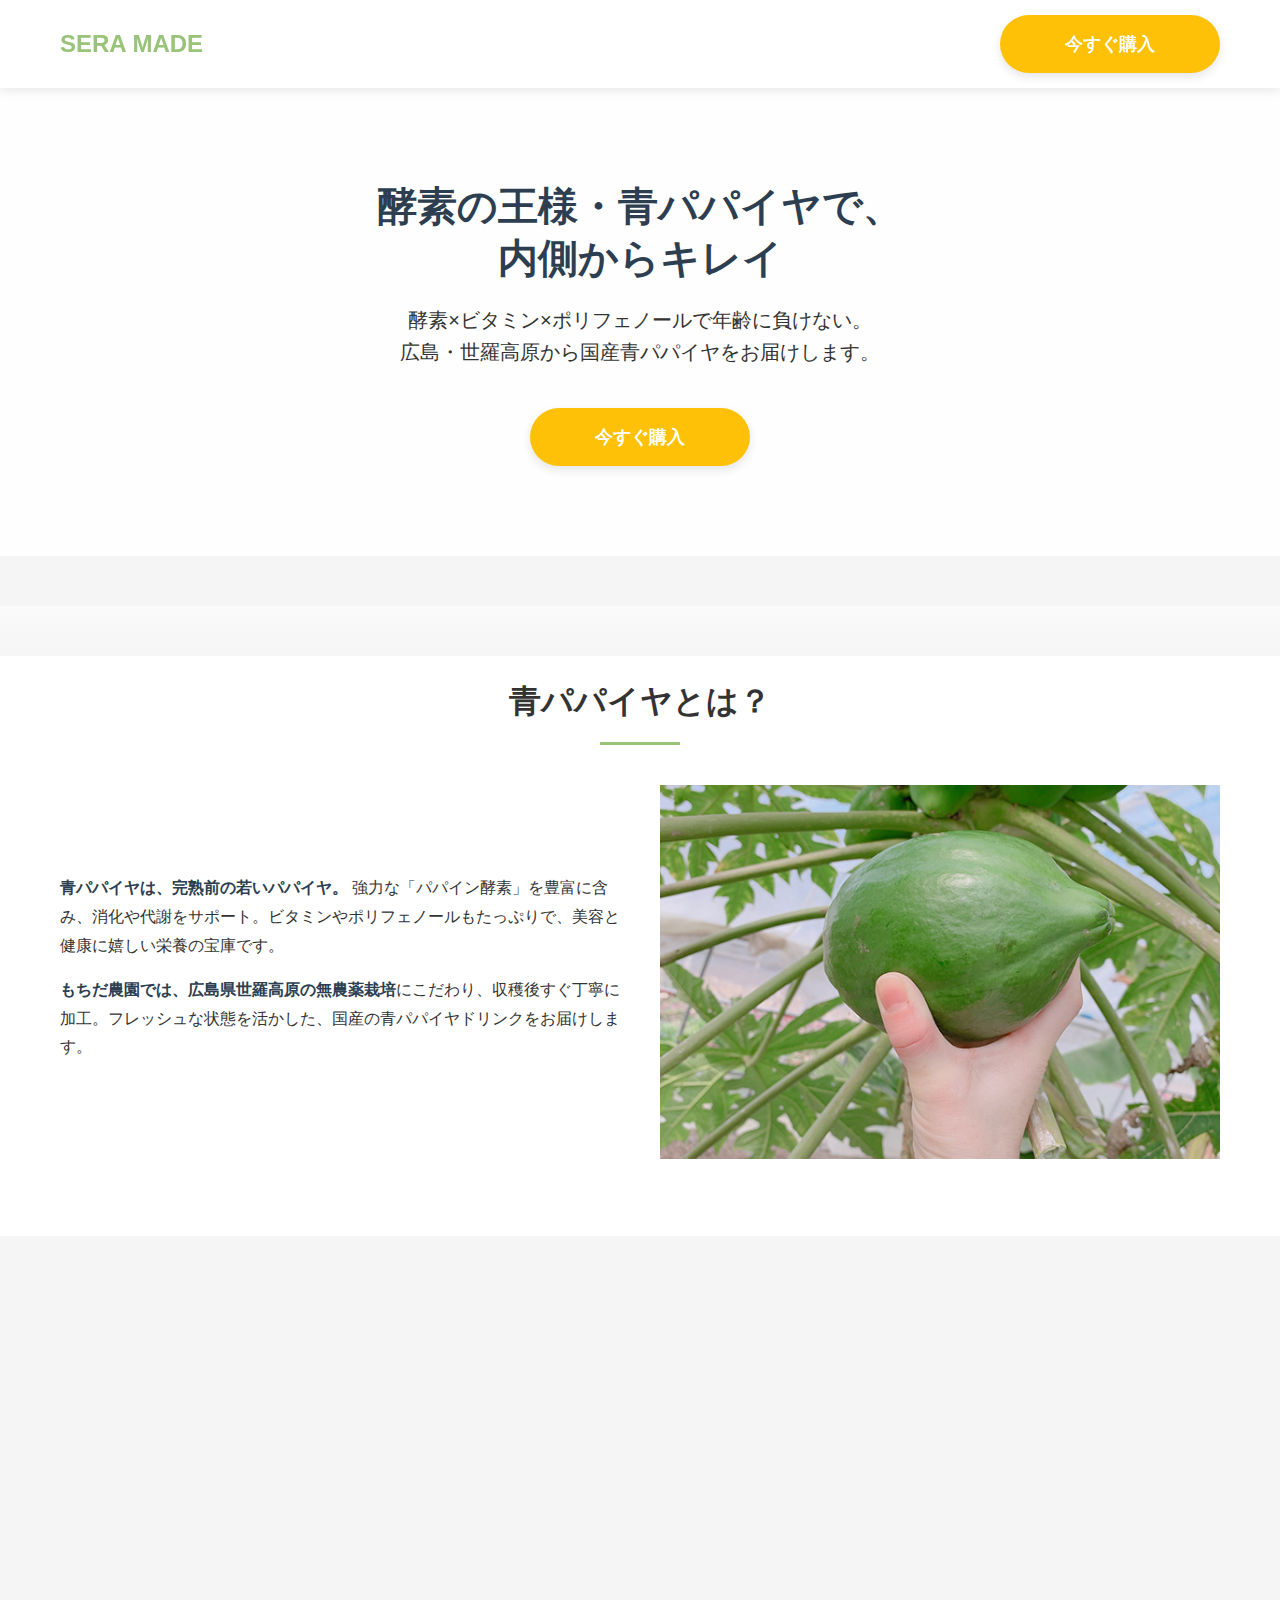
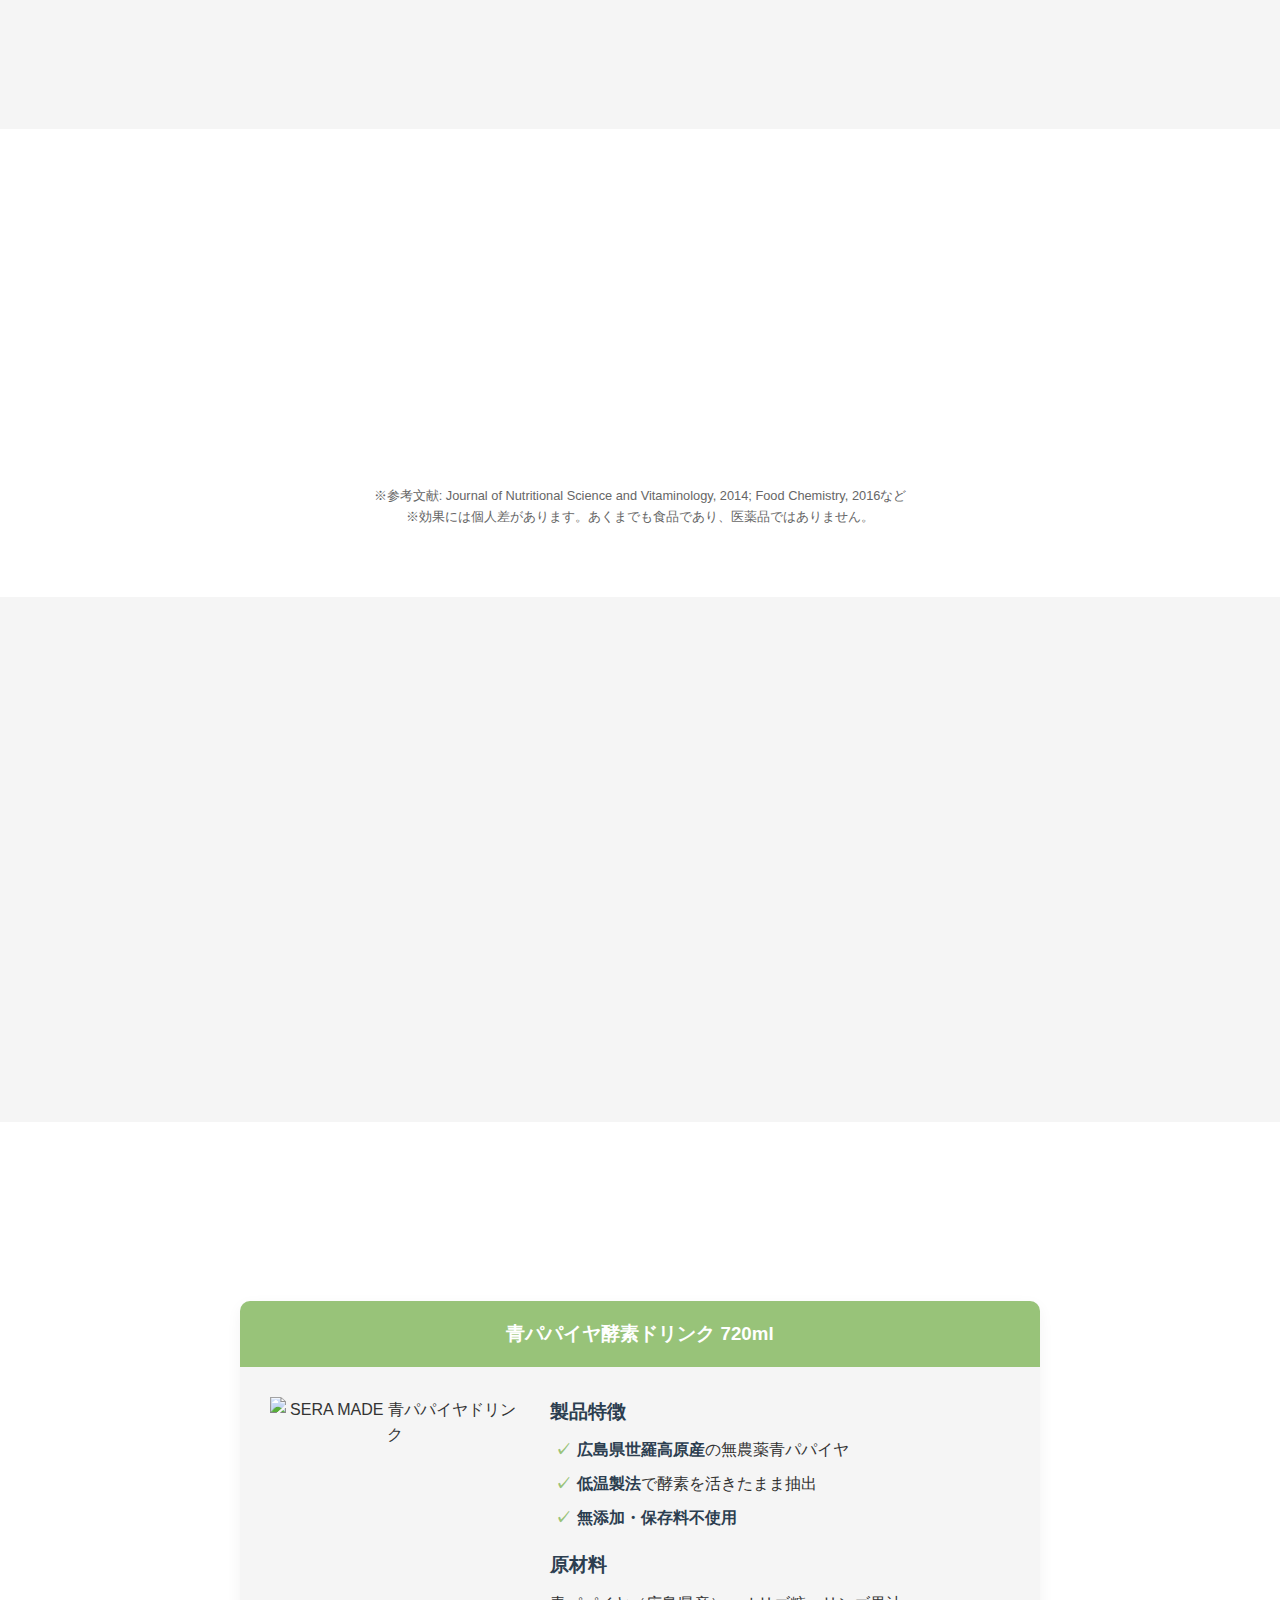
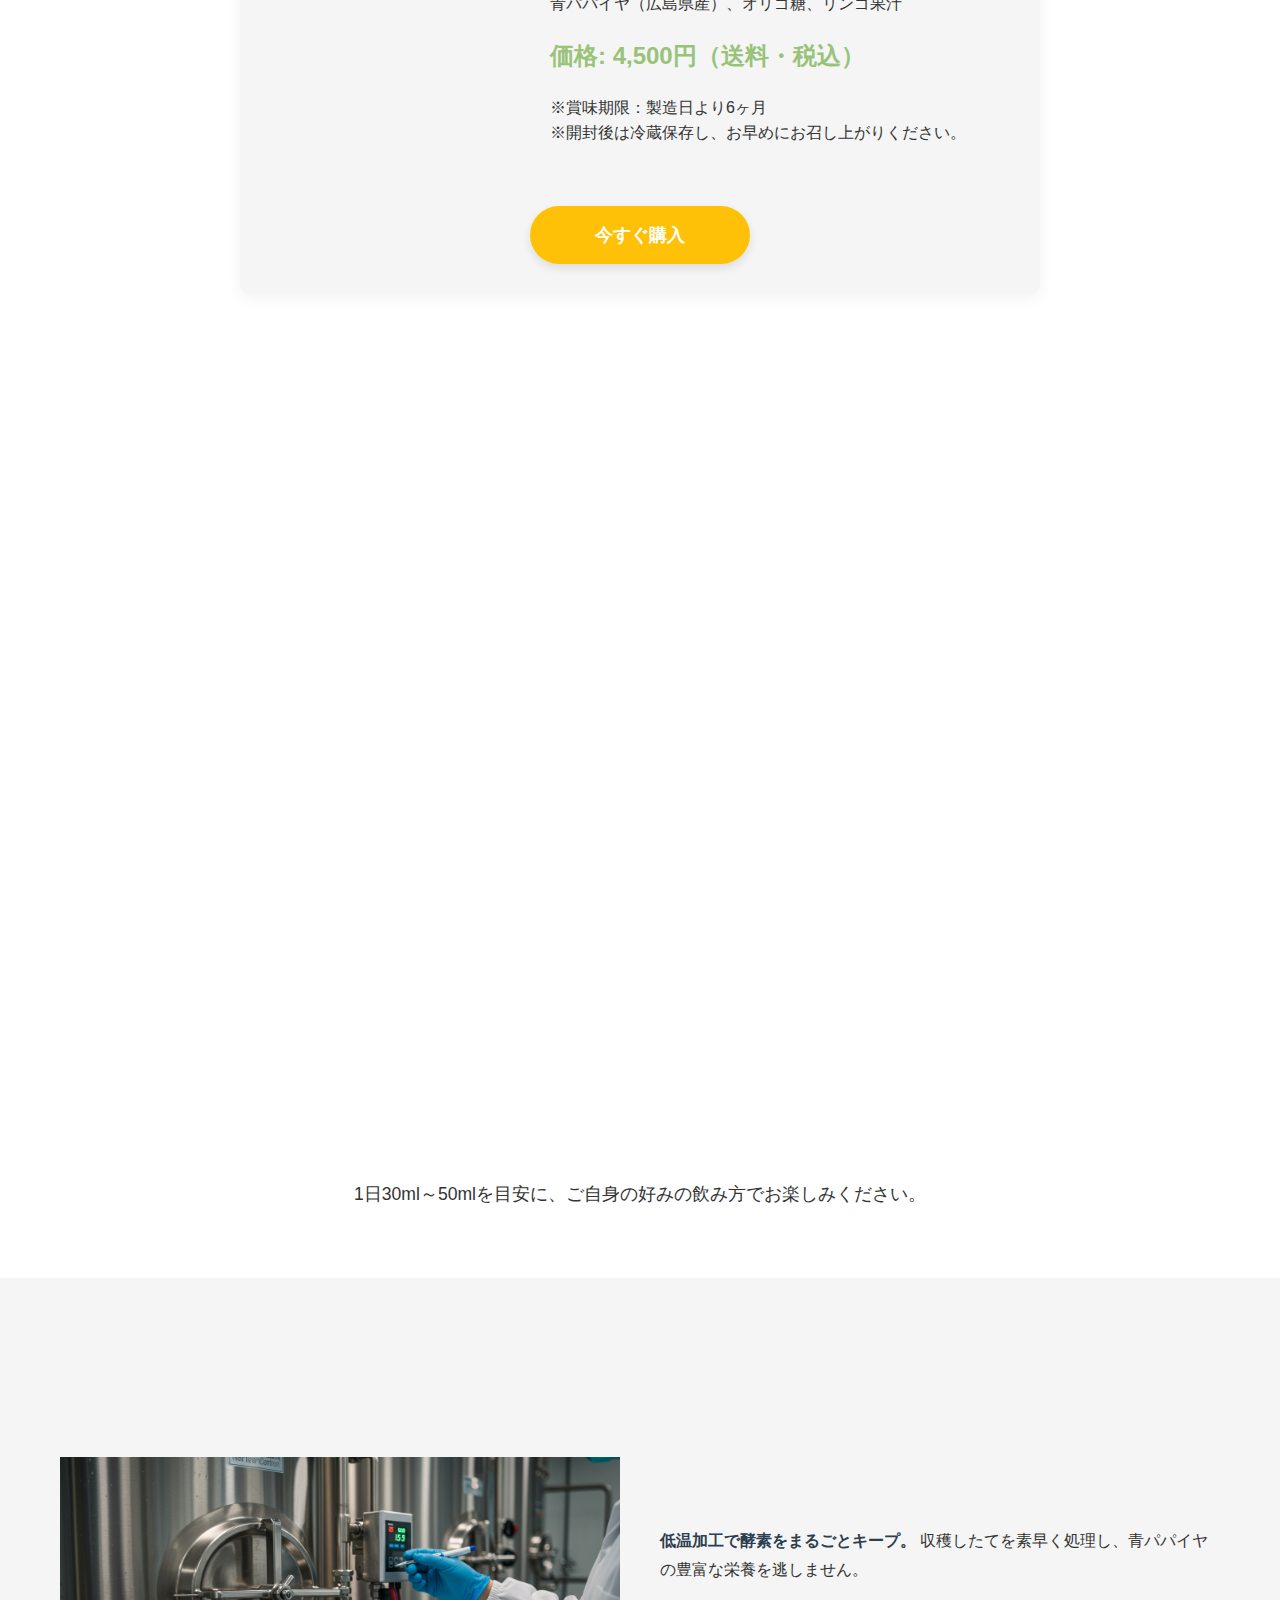
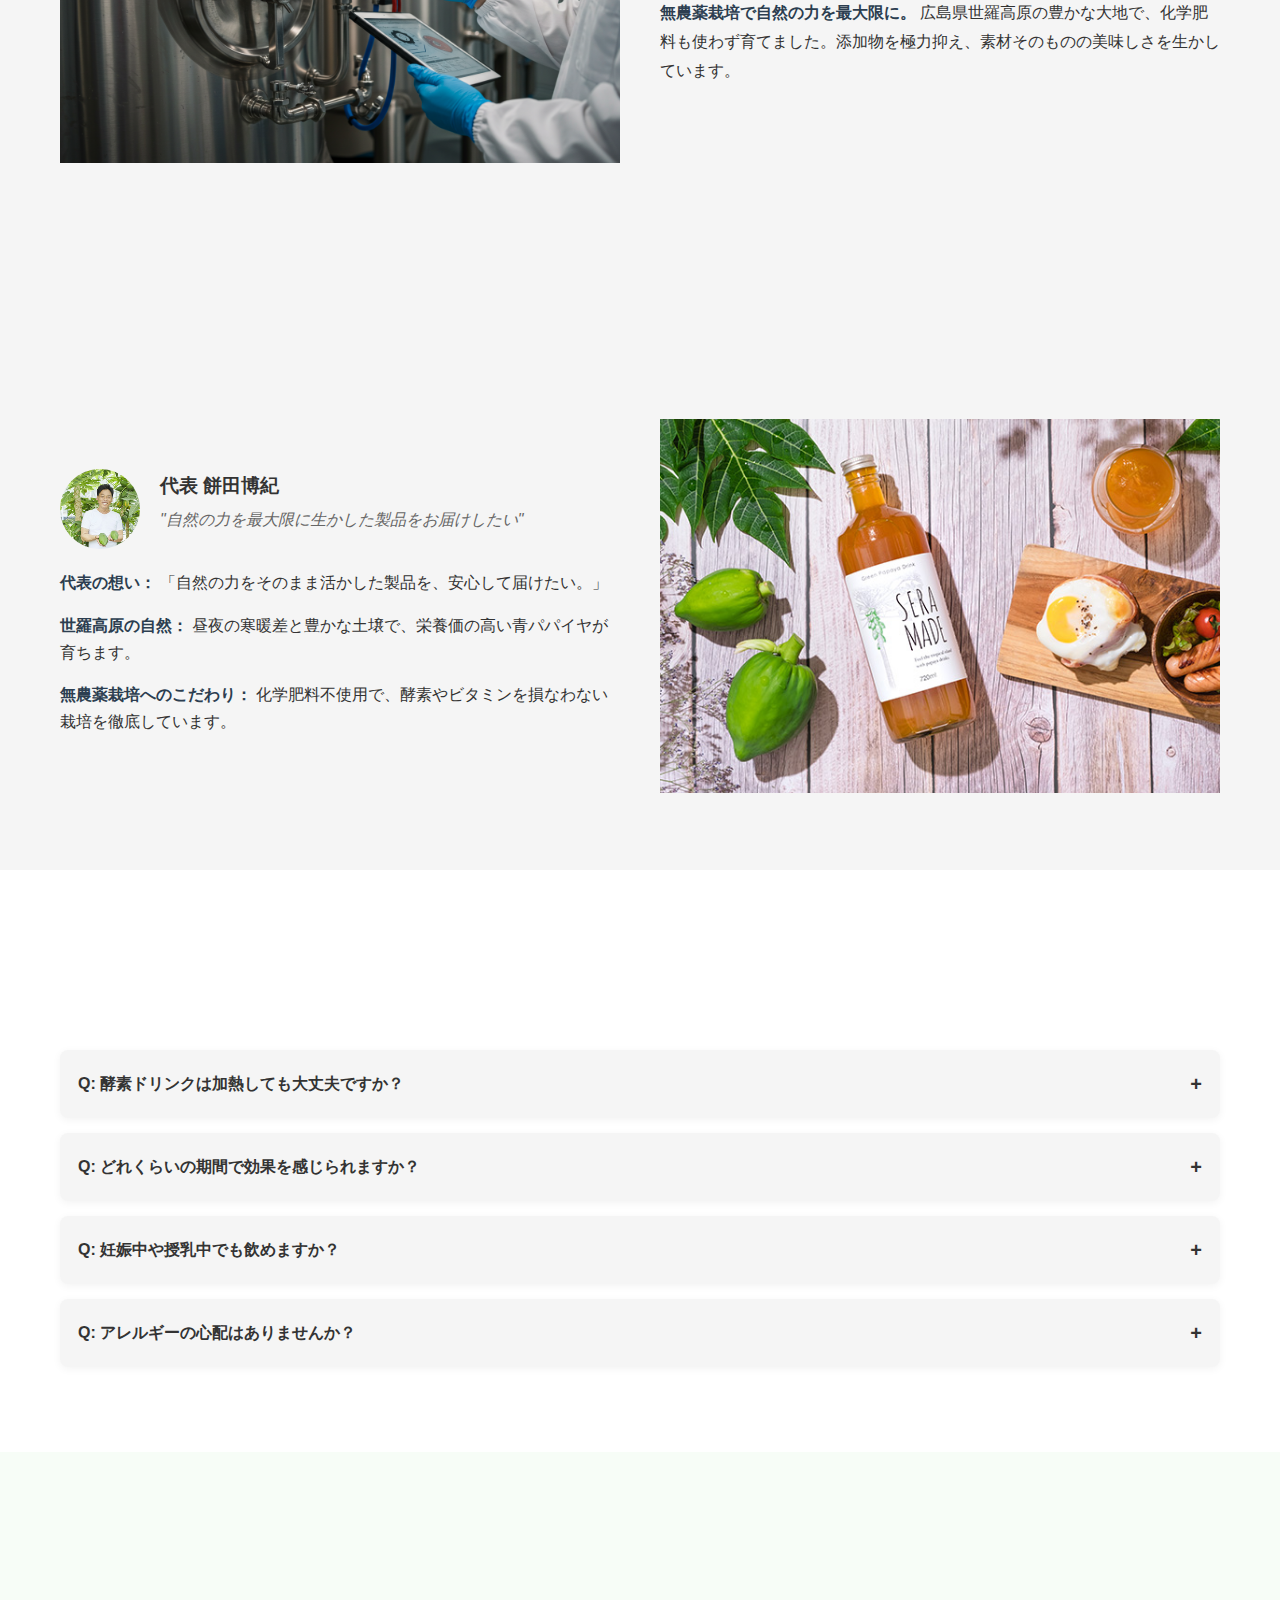
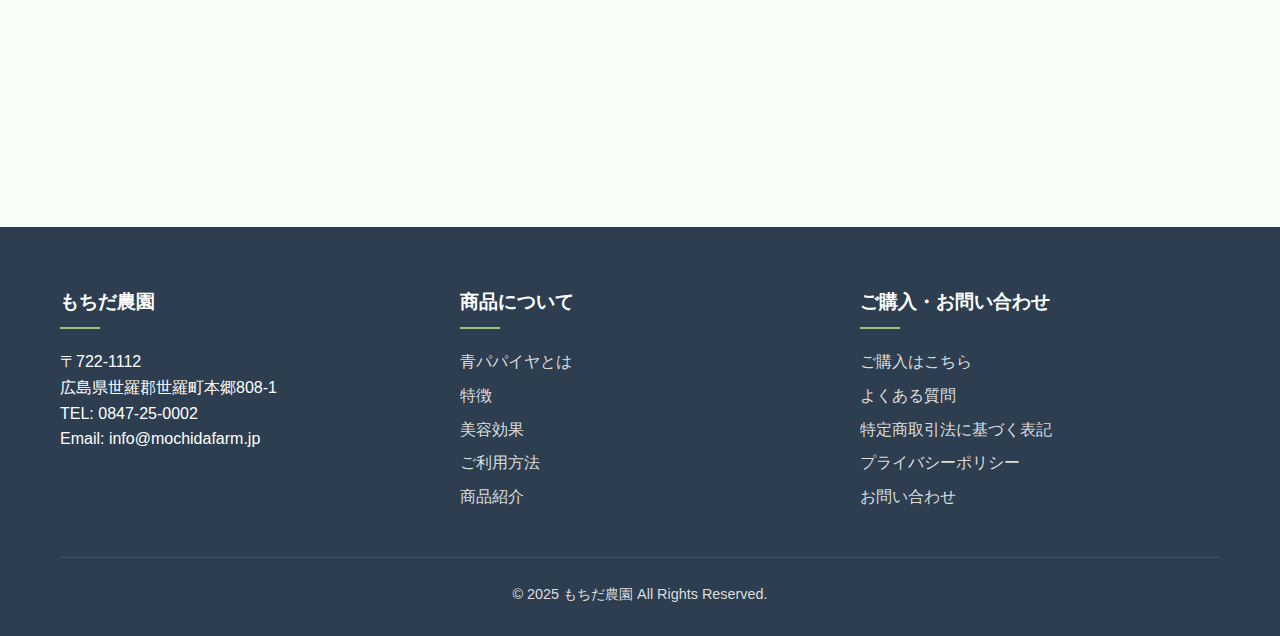
==== jun-kenzai/index.html @ 3d797a9e "準顕在層（jun-kenzai）フォルダを追加" ====
<!DOCTYPE html>
<html lang="ja">
<head>
    <!-- Google Tag Manager -->
    <script>(function(w,d,s,l,i){w[l]=w[l]||[];w[l].push({'gtm.start':
    new Date().getTime(),event:'gtm.js'});var f=d.getElementsByTagName(s)[0],
    j=d.createElement(s),dl=l!='dataLayer'?'&l='+l:'';j.async=true;j.src=
    'https://www.googletagmanager.com/gtm.js?id='+i+dl;f.parentNode.insertBefore(j,f);
    })(window,document,'script','dataLayer','GTM-WG3F5XJP');</script>
    <!-- End Google Tag Manager -->
    <meta charset="UTF-8">
    <meta name="viewport" content="width=device-width, initial-scale=1.0">
    <title>広島県産 青パパイヤドリンク | 内側からのキレイをサポート</title>
    
    <!-- OGP設定 -->
    <meta property="og:title" content="広島県産 青パパイヤドリンク | 内側からのキレイをサポート">
    <meta property="og:description" content="酵素×ビタミン×ポリフェノールで年齢に負けない。広島・世羅高原から国産青パパイヤをお届けします。">
    <meta property="og:type" content="website">
    <meta property="og:url" content="https://sb-mf.cno.co.jp/">
    <meta property="og:image" content="https://sb-mf.cno.co.jp/images/seramade-fv.jpg">
    <meta property="og:site_name" content="SERA MADE">
    <meta property="og:locale" content="ja_JP">
    
    <!-- LINE用設定 -->
    <meta property="line:card" content="summary_large_image">
    
    <!-- Twitter Card -->
    <meta name="twitter:card" content="summary_large_image">
    <meta name="twitter:title" content="広島県産 青パパイヤドリンク | 内側からのキレイをサポート">
    <meta name="twitter:description" content="酵素×ビタミン×ポリフェノールで年齢に負けない。広島・世羅高原から国産青パパイヤをお届けします。">
    <meta name="twitter:image" content="https://sb-mf.cno.co.jp/images/seramade-fv.jpg">
    
    <link rel="stylesheet" href="css/styles.css">
</head>
<body>
    <!-- Google Tag Manager (noscript) -->
    <noscript><iframe src="https://www.googletagmanager.com/ns.html?id=GTM-WG3F5XJP"
    height="0" width="0" style="display:none;visibility:hidden"></iframe></noscript>
    <!-- End Google Tag Manager (noscript) -->
    <header>
        <div class="container header-inner">
            <div class="logo">SERA MADE</div>
            <a href="https://mochidafarm.jp/806/" class="btn">今すぐ購入</a>
        </div>
    </header>

    <!-- ヒーローセクション -->
    <section class="hero">
        <div class="container">
            <h1>酵素の王様・青パパイヤで、<br>内側からキレイ</h1>
            <p>酵素×ビタミン×ポリフェノールで年齢に負けない。<br>広島・世羅高原から国産青パパイヤをお届けします。</p>
            <a href="https://mochidafarm.jp/806/" class="btn">今すぐ購入</a>
        </div>
    </section>
    
    <!-- 仕切り線（セカンドビューのチラ見せ） -->
    <div style="height: 50px; background-color: var(--light-gray); position: relative; z-index: 2; margin-top: -50px;"></div>

    <!-- 青パパイヤとは？ -->
    <section class="about" id="about">
        <div class="container">
            <h2 class="section-title">青パパイヤとは？</h2>
            <div class="about-content">
                <div class="about-text">
                    <p><strong>青パパイヤは、完熟前の若いパパイヤ。</strong> 強力な「パパイン酵素」を豊富に含み、消化や代謝をサポート。ビタミンやポリフェノールもたっぷりで、美容と健康に嬉しい栄養の宝庫です。</p>
                    <p><strong>もちだ農園では、広島県世羅高原の無農薬栽培</strong>にこだわり、収穫後すぐ丁寧に加工。フレッシュな状態を活かした、国産の青パパイヤドリンクをお届けします。</p>
                </div>
                <div class="about-image">
                    <img src="/images/ao-papa.jpg" alt="広島県産青パパイヤの実" id="papaya-img-1">
                </div>
            </div>
        </div>
    </section>

    <!-- 特徴 -->
    <section class="features" id="features">
        <div class="container">
            <h2 class="section-title">私たちの青パパイヤが選ばれる理由</h2>
            <div class="feature-items">
                <div class="feature-item">
                    <div class="feature-icon">1</div>
                    <h3>国産で新鮮</h3>
                    <p><strong>広島・世羅高原産</strong>。収穫後すぐ加工で鮮度抜群です。</p>
                </div>
                <div class="feature-item">
                    <div class="feature-icon">2</div>
                    <h3>無農薬・徹底管理</h3>
                    <p><strong>化学肥料不使用</strong>。安全第一の品質管理を徹底しています。</p>
                </div>
                <div class="feature-item">
                    <div class="feature-icon">3</div>
                    <h3>栄養素満載</h3>
                    <p><strong>酵素・ビタミン・ポリフェノール</strong>を一度に摂取できます。</p>
                </div>
            </div>
        </div>
    </section>

    <!-- 美容効果の科学的根拠 -->
    <section class="evidence" id="evidence">
        <div class="container">
            <h2 class="section-title">酵素・ビタミン・ポリフェノールがもたらす3つのチカラ</h2>
            <div class="evidence-content">
                <div class="evidence-item">
                    <h3>パパイン酵素</h3>
                    <p><strong>タンパク質分解を助け、肌のターンオーバーを促進。</strong> 古いコラーゲンの排出や代謝アップに期待できます。</p>
                </div>
                <div class="evidence-item">
                    <h3>ポリフェノール</h3>
                    <p><strong>赤ワインの7.5倍の抗酸化パワー</strong>で、シミ・シワ対策や血行促進をサポートします。</p>
                </div>
                <div class="evidence-item">
                    <h3>ビタミンC</h3>
                    <p><strong>レモン級のビタミンC量</strong>でコラーゲン生成をバックアップ。熱に強く、効率よく吸収できます。</p>
                </div>
            </div>
            <div class="evidence-notes">
                <p>※参考文献: Journal of Nutritional Science and Vitaminology, 2014; Food Chemistry, 2016など<br>
                ※効果には個人差があります。あくまでも食品であり、医薬品ではありません。</p>
            </div>
        </div>
    </section>

    <!-- 口コミ -->
    <section class="testimonials" id="testimonials">
        <div class="container">
            <h2 class="section-title">お客様の声</h2>
            <div class="testimonial-items">
                <div class="testimonial-item">
                    <div class="testimonial-avatar">
                        <img src="/images/voc1.jpg" alt="利用者アイコン" class="avatar-image">
                    </div>
                    <div class="testimonial-content">
                        <p><strong>「朝のスッキリ感が違う！」</strong><br>国産で安心。色々試した中で一番続けやすいドリンクです。</p>
                    </div>
                    <div class="testimonial-author">M.M さん（42歳）</div>
                </div>
                <div class="testimonial-item">
                    <div class="testimonial-avatar">
                        <img src="/images/voc2.jpg" alt="利用者アイコン" class="avatar-image">
                    </div>
                    <div class="testimonial-content">
                        <p><strong>「肌のトーンが明るくなった」</strong><br>化粧のノリも良くなり、甘すぎないので朝食と一緒に飲みやすいです。</p>
                    </div>
                    <div class="testimonial-author">K.Y さん（36歳）</div>
                </div>
                <div class="testimonial-item">
                    <div class="testimonial-avatar">
                        <img src="/images/voc3.jpg" alt="利用者アイコン" class="avatar-image">
                    </div>
                    <div class="testimonial-content">
                        <p><strong>「お通じが良くなった」</strong><br>お腹周りもスッキリ。爽やかな味で毎日の習慣になっています。</p>
                    </div>
                    <div class="testimonial-author">S.T さん（45歳）</div>
                </div>
            </div>
        </div>
    </section>

    <!-- 商品紹介 -->
    <section class="products" id="products">
        <div class="container">
            <h2 class="section-title">広島県産 青パパイヤドリンク</h2>
            <div class="product-card">
                <div class="product-header">
                    <h3>青パパイヤ酵素ドリンク 720ml</h3>
                </div>
                <div class="product-body">
                <div class="product-image">
                        <img src="/images/seramade-fv.jpg" alt="SERA MADE 青パパイヤドリンク" id="product-img-1">
                    </div>
                    <div class="product-details">
                        <h4>製品特徴</h4>
                        <ul class="product-features-list">
                            <li><strong>広島県世羅高原産</strong>の無農薬青パパイヤ</li>
                            <li><strong>低温製法</strong>で酵素を活きたまま抽出</li>
                            <li><strong>無添加・保存料不使用</strong></li>
                        </ul>
                        <h4>原材料</h4>
                        <p>青パパイヤ（広島県産）、オリゴ糖、リンゴ果汁</p>
                        <div class="product-price">
                            価格: 4,500円（送料・税込）
                        </div>
                        <p>※賞味期限：製造日より6ヶ月<br>
                        ※開封後は冷蔵保存し、お早めにお召し上がりください。</p>
                    </div>
                </div>
                <div class="product-action">
                    <a href="https://mochidafarm.jp/806/" class="btn">今すぐ購入</a>
                </div>
            </div>
        </div>
    </section>

    <!-- ご利用方法 -->
    <section class="usage" id="usage">
        <div class="container">
            <h2 class="section-title">毎日の生活に取り入れる簡単ステップ</h2>
            <div class="usage-items">
                <div class="usage-item">
                    <div class="usage-icon">朝</div>
                    <div class="usage-image">
                        <img src="/images/morning-usage.jpg" alt="朝の青パパイヤドリンク" class="timing-image">
                    </div>
                    <h3>朝食と一緒に</h3>
                    <p>スムージーやヨーグルトにプラスして、爽やかな朝をスタート</p>
                </div>
                <div class="usage-item">
                    <div class="usage-icon">夜</div>
                    <div class="usage-image">
                        <img src="/images/night-usage.jpg" alt="夜の青パパイヤドリンク" class="timing-image">
                    </div>
                    <h3>リラックスタイムに</h3>
                    <p>ソーダ割りやお湯割りで、一日の終わりをゆったりと</p>
                </div>
            </div>
            <p class="usage-note">1日30ml～50mlを目安に、ご自身の好みの飲み方でお楽しみください。</p>
        </div>
    </section>

    <!-- 製造ストーリー -->
    <section class="manufacturing" id="manufacturing">
        <div class="container">
            <h2 class="section-title">こだわりの低温製法＆マルチな美容成分</h2>
            <div class="manufacturing-content">
                <div class="manufacturing-image">
                    <img src="/images/加工写真.jpg" alt="青パパイヤ加工工程">
                </div>
                <div class="manufacturing-text">
                    <p><strong>低温加工で酵素をまるごとキープ。</strong> 収穫したてを素早く処理し、青パパイヤの豊富な栄養を逃しません。</p>
                    <p><strong>無農薬栽培で自然の力を最大限に。</strong> 広島県世羅高原の豊かな大地で、化学肥料も使わず育てました。添加物を極力抑え、素材そのものの美味しさを生かしています。</p>
                </div>
            </div>
        </div>
    </section>

    <!-- 会社・生産者紹介 -->
    <section class="about-company" id="company">
        <div class="container">
            <h2 class="section-title">もちだ農園について</h2>
            <div class="company-content">
                <div class="company-text">
                    <div class="producer-profile">
                        <img src="/images/餅田さん.jpg" alt="もちだ農園 代表" class="producer-image">
                        <div>
                            <h3>代表 餅田博紀</h3>
                            <p class="producer-quote">"自然の力を最大限に生かした製品をお届けしたい"</p>
                        </div>
                    </div>
                    <p><strong>代表の想い：</strong> 「自然の力をそのまま活かした製品を、安心して届けたい。」</p>
                    <p><strong>世羅高原の自然：</strong> 昼夜の寒暖差と豊かな土壌で、栄養価の高い青パパイヤが育ちます。</p>
                    <p><strong>無農薬栽培へのこだわり：</strong> 化学肥料不使用で、酵素やビタミンを損なわない栽培を徹底しています。</p>
                </div>
                <div class="company-image">
                    <img src="/images/drink-2.jpg" alt="SERA MADE 青パパイヤドリンク" id="product-img-2">
                </div>
            </div>
        </div>
    </section>

    <!-- よくある質問 -->
    <section class="faq" id="faq">
        <div class="container">
            <h2 class="section-title">よくある質問</h2>
            <div class="faq-item">
                <div class="faq-question">Q: 酵素ドリンクは加熱しても大丈夫ですか？</div>
                <div class="faq-answer">
                    <p>A: 本製品のパパイン酵素は比較的熱に強いですが、効果を最大限に得るには常温〜冷蔵での摂取をおすすめします。</p>
                </div>
            </div>
            <div class="faq-item">
                <div class="faq-question">Q: どれくらいの期間で効果を感じられますか？</div>
                <div class="faq-answer">
                    <p>A: 個人差がありますが、1〜2週間程度で変化を感じる方が多いです。最低でも1ヶ月間の継続をおすすめします。</p>
                </div>
            </div>
            <div class="faq-item">
                <div class="faq-question">Q: 妊娠中や授乳中でも飲めますか？</div>
                <div class="faq-answer">
                    <p>A: 妊娠初期の方は控えた方が良いとされています。妊娠中・授乳中の方は、事前に医師にご相談ください。</p>
                </div>
            </div>
            <div class="faq-item">
                <div class="faq-question">Q: アレルギーの心配はありませんか？</div>
                <div class="faq-answer">
                    <p>A: 青パパイヤ、オリゴ糖、リンゴ果汁を使用しています。これらにアレルギーのある方はご注意ください。</p>
                </div>
            </div>
        </div>
    </section>

    <!-- CTAセクション -->
    <section class="cta">
        <div class="container">
            <h2>あなたも青パパイヤの力で<br>内側からキレイをサポート</h2>
            <p>酵素×ビタミン×ポリフェノールの力をこの一本に</p>
            <a href="https://mochidafarm.jp/806/" class="btn btn-large">今すぐ購入する</a>
        </div>
    </section>

    <!-- フッター -->
    <footer class="footer">
        <div class="container">
            <div class="footer-content">
                <div class="footer-column">
                    <h3 class="footer-heading">もちだ農園</h3>
                    <p>〒722-1112<br>
                    広島県世羅郡世羅町本郷808-1</p>
                    <p>TEL: 0847-25-0002<br>
                    Email: info@mochidafarm.jp</p>
                </div>
                <div class="footer-column">
                    <h3 class="footer-heading">商品について</h3>
                    <div class="footer-links">
                        <a href="#about">青パパイヤとは</a>
                        <a href="#features">特徴</a>
                        <a href="#evidence">美容効果</a>
                        <a href="#usage">ご利用方法</a>
                        <a href="#products">商品紹介</a>
                    </div>
                </div>
                <div class="footer-column">
                    <h3 class="footer-heading">ご購入・お問い合わせ</h3>
                    <div class="footer-links">
                        <a href="https://mochidafarm.jp/806/">ご購入はこちら</a>
                        <a href="#faq">よくある質問</a>
                        <a href="https://mochidafarm.jp/law/">特定商取引法に基づく表記</a>
                        <a href="https://mochidafarm.jp/privacy-policy/">プライバシーポリシー</a>
                        <a href="https://mochidafarm.jp/contact/">お問い合わせ</a>
                    </div>
                </div>
            </div>
            <div class="copyright">
                <p>&copy; 2025 もちだ農園 All Rights Reserved.</p>
            </div>
        </div>
    </footer>
    
    <script>
        // よくある質問のアコーディオン機能
        document.querySelectorAll('.faq-question').forEach(question => {
            question.addEventListener('click', () => {
                const answer = question.nextElementSibling;
                if (answer.style.display === 'block') {
                    answer.style.display = 'none';
                    question.style.borderBottom = 'none';
                    question.classList.remove('active');
                } else {
                    answer.style.display = 'block';
                    question.style.borderBottom = '1px solid #f5f5f5';
                    question.classList.add('active');
                }
            });
        });
        
        // スムーススクロール
        document.querySelectorAll('a[href^="#"]').forEach(anchor => {
            anchor.addEventListener('click', function (e) {
                e.preventDefault();
                
                const target = document.querySelector(this.getAttribute('href'));
                if (target) {
                    window.scrollTo({
                        top: target.offsetTop - 80,
                        behavior: 'smooth'
                    });
                }
            });
        });

        // フェードイン効果の実装（シンプル版）
        document.addEventListener('DOMContentLoaded', function() {
            // フェードイン対象の要素（重要な要素のみに限定）
            const fadeTargets = [
                // セクションタイトルのみ
                '.section-title',
                // 主要な画像要素
                '.about-image',
                // 重要なコンテンツ
                '.feature-items',
                '.evidence-content',
                '.testimonial-items',
                '.cta',
                '.usage-items'
            ];
            
            // IntersectionObserverの設定
            const observer = new IntersectionObserver((entries) => {
                entries.forEach(entry => {
                    if (entry.isIntersecting) {
                        // 要素が画面内に入ったらアクティブクラスを追加
                        entry.target.classList.add('active');
                        // 一度表示されたら監視を解除
                        observer.unobserve(entry.target);
                    }
                });
            }, {
                threshold: 0.1 // 要素の10%が見えたらコールバックを実行
            });
            
            // 対象要素を監視
            fadeTargets.forEach(selector => {
                document.querySelectorAll(selector).forEach(element => {
                    element.classList.add('fade-element');
                    observer.observe(element);
                });
            });
        });
    </script>
</body>
</html>
---- jun-kenzai/css/styles.css ----
:root {
  --main-bg-color: #f7fdf7;
  --accent-green: #98c379;
  --accent-orange: #ffc107;
  --text-color: #333;
  --light-gray: #f5f5f5;
  --dark-gray: #666;
}

* {
  margin: 0;
  padding: 0;
  box-sizing: border-box;
}

body {
  font-family: 'Hiragino Sans', 'Hiragino Kaku Gothic ProN', Meiryo, sans-serif;
  color: var(--text-color);
  line-height: 1.6;
  background-color: var(--main-bg-color);
}

img {
  max-width: 100%;
  height: auto;
}

strong {
  font-weight: bold;
  color: #2c3e50;
}

.container {
  max-width: 1200px;
  margin: 0 auto;
  padding: 0 20px;
}

header {
  background-color: white;
  box-shadow: 0 2px 10px rgba(0,0,0,0.1);
  padding: 15px 0;
  position: fixed;
  width: 100%;
  top: 0;
  z-index: 1000;
}

.header-inner {
  display: flex;
  justify-content: space-between;
  align-items: center;
}

.logo {
  font-size: 24px;
  font-weight: bold;
  color: var(--accent-green);
}

.hero {
  background-image: linear-gradient(rgba(255,255,255,0.7), rgba(255,255,255,0.7)), url('/api/placeholder/1200/600');
  background-size: cover;
  background-position: center;
  padding: 180px 0 140px;
  text-align: center;
  position: relative;
}

.hero::after {
  content: "";
  position: absolute;
  bottom: -50px;
  left: 0;
  width: 100%;
  height: 100px;
  background: linear-gradient(to bottom, rgba(255,255,255,0), var(--light-gray));
  z-index: 1;
}

.hero h1 {
  font-size: 2.5rem;
  margin-bottom: 20px;
  line-height: 1.3;
  color: #2c3e50;
}

.hero p {
  font-size: 1.25rem;
  margin-bottom: 40px;
  max-width: 800px;
  margin-left: auto;
  margin-right: auto;
}

.btn {
  display: inline-block;
  padding: 15px 30px;
  background-color: var(--accent-orange);
  color: white;
  text-decoration: none;
  border-radius: 50px;
  font-weight: bold;
  font-size: 1.1rem;
  transition: background-color 0.3s, transform 0.3s;
  box-shadow: 0 4px 10px rgba(0,0,0,0.1);
  min-width: 220px;
  text-align: center;
}

.btn-large {
  padding: 18px 40px;
  min-width: 280px;
  font-size: 1.2rem;
}

.btn:hover {
  background-color: #e0a800;
  transform: translateY(-3px);
}

section {
  padding: 70px 0;
}

.section-title {
  text-align: center;
  margin-bottom: 40px;
  font-size: 2rem;
  position: relative;
}

.section-title:after {
  content: "";
  display: block;
  width: 80px;
  height: 3px;
  background-color: var(--accent-green);
  margin: 15px auto 0;
}

.about {
  background-color: white;
}

.about-content {
  display: flex;
  flex-wrap: wrap;
  align-items: center;
  gap: 40px;
}

.about-text {
  flex: 1;
  min-width: 300px;
}

.about-text p {
  margin-bottom: 15px;
  line-height: 1.8;
}

.about-image {
  flex: 1;
  min-width: 300px;
  text-align: center;
}

.features {
  background-color: var(--light-gray);
}

.feature-items {
  display: flex;
  flex-wrap: wrap;
  justify-content: center;
  gap: 30px;
}

.feature-item {
  flex: 1;
  min-width: 300px;
  max-width: 350px;
  background-color: white;
  padding: 30px;
  border-radius: 10px;
  box-shadow: 0 5px 15px rgba(0,0,0,0.05);
  text-align: center;
}

.feature-icon {
  width: 70px;
  height: 70px;
  margin: 0 auto 20px;
  background-color: var(--accent-green);
  border-radius: 50%;
  display: flex;
  align-items: center;
  justify-content: center;
  color: white;
  font-size: 24px;
  font-weight: bold;
}

.feature-item h3 {
  margin-bottom: 12px;
  color: #2c3e50;
}

.evidence {
  background-color: white;
}

.evidence-content {
  display: flex;
  flex-wrap: wrap;
  gap: 30px;
}

.evidence-item {
  flex: 1;
  min-width: 300px;
  padding: 20px;
  border-left: 3px solid var(--accent-green);
  background-color: var(--light-gray);
}

.evidence-item h3 {
  margin-bottom: 12px;
  color: var(--accent-green);
}

.evidence-notes {
  font-size: 0.8rem;
  color: var(--dark-gray);
  margin-top: 20px;
  text-align: center;
}

.testimonials {
  background-color: var(--light-gray);
}

.testimonial-items {
  display: flex;
  flex-wrap: wrap;
  justify-content: center;
  gap: 30px;
}

.testimonial-item {
  flex: 1;
  min-width: 300px;
  max-width: 350px;
  background-color: white;
  padding: 25px;
  border-radius: 10px;
  position: relative;
  box-shadow: 0 5px 15px rgba(0,0,0,0.05);
  display: flex;
  flex-direction: column;
  align-items: center;
}

.testimonial-avatar {
  margin-bottom: 20px;
}

.avatar-image {
  width: 80px;
  height: 80px;
  border-radius: 50%;
  object-fit: cover;
  border: 4px solid var(--accent-green);
}

.testimonial-item:before {
  content: "";
  position: absolute;
  left: 0;
  top: 0;
  width: 100%;
  height: 4px;
  background-color: var(--accent-green);
  border-radius: 10px 10px 0 0;
}

.testimonial-content {
  margin-bottom: 15px;
  text-align: center;
}

.testimonial-content p {
  line-height: 1.6;
}

.testimonial-author {
  font-weight: bold;
  color: var(--accent-green);
}

.usage {
  background-color: white;
}

.usage-items {
  display: flex;
  flex-wrap: wrap;
  justify-content: center;
  gap: 60px;
  margin-bottom: 40px;
  max-width: 900px;
  margin-left: auto;
  margin-right: auto;
}

.usage-item {
  flex: 1;
  min-width: 300px;
  max-width: 400px;
  text-align: center;
  background-color: var(--light-gray);
  border-radius: 10px;
  padding-bottom: 25px;
  box-shadow: 0 5px 15px rgba(0,0,0,0.05);
}

.usage-icon {
  width: 70px;
  height: 70px;
  margin: -35px auto 20px;
  background-color: var(--accent-green);
  border-radius: 50%;
  display: flex;
  align-items: center;
  justify-content: center;
  color: white;
  font-size: 24px;
  font-weight: bold;
  position: relative;
  z-index: 1;
  box-shadow: 0 4px 10px rgba(0,0,0,0.1);
}

.usage-image {
  margin-bottom: 20px;
  overflow: hidden;
  border-radius: 0 0 5px 5px;
}

.timing-image {
  width: 100%;
  height: auto;
  transition: transform 0.5s ease;
  display: block;
}

.usage-item:hover .timing-image {
  transform: scale(1.05);
}

.usage-item h3 {
  margin-bottom: 12px;
  font-size: 1.2rem;
  color: #2c3e50;
  padding: 0 20px;
}

.usage-item p {
  line-height: 1.6;
  font-size: 1.05rem;
  padding: 0 20px;
}

.usage-note {
  text-align: center;
  max-width: 800px;
  margin: 0 auto;
  font-size: 1.1rem;
  margin-top: 30px;
}

.manufacturing {
  background-color: var(--light-gray);
}

.manufacturing-content {
  display: flex;
  flex-wrap: wrap;
  align-items: center;
  gap: 40px;
}

.manufacturing-text {
  flex: 1;
  min-width: 300px;
}

.manufacturing-text p {
  margin-bottom: 15px;
  line-height: 1.8;
}

.manufacturing-image {
  flex: 1;
  min-width: 300px;
  text-align: center;
}

.products {
  background-color: white;
}

.product-card {
  max-width: 800px;
  margin: 0 auto;
  background-color: var(--light-gray);
  border-radius: 10px;
  overflow: hidden;
  box-shadow: 0 5px 15px rgba(0,0,0,0.05);
}

.product-header {
  background-color: var(--accent-green);
  color: white;
  padding: 18px;
  text-align: center;
}

.product-body {
  padding: 30px;
  display: flex;
  flex-wrap: wrap;
  gap: 30px;
}

.product-image {
  flex: 1;
  min-width: 250px;
  text-align: center;
}

.product-details {
  flex: 2;
  min-width: 300px;
}

.product-details h4 {
  margin: 20px 0 10px;
  font-size: 1.2rem;
  color: #2c3e50;
}

.product-details h4:first-child {
  margin-top: 0;
}

.product-price {
  font-size: 1.5rem;
  font-weight: bold;
  margin: 20px 0;
  color: var(--accent-green);
}

.product-features-list {
  list-style-type: none;
  padding-left: 5px;
}

.product-features-list li {
  margin-bottom: 8px;
  position: relative;
  padding-left: 22px;
}

.product-features-list li:before {
  content: "✓";
  position: absolute;
  left: 0;
  color: var(--accent-green);
  font-weight: bold;
}

.product-action {
  text-align: center;
  margin-top: 30px;
  padding-bottom: 30px;
}

.about-company {
  background-color: var(--light-gray);
}

.company-content {
  display: flex;
  flex-wrap: wrap;
  align-items: center;
  gap: 40px;
}

.company-text {
  flex: 1;
  min-width: 300px;
}

.company-text p {
  margin-bottom: 15px;
  line-height: 1.7;
}

.company-image {
  flex: 1;
  min-width: 300px;
  text-align: center;
}

.producer-profile {
  display: flex;
  align-items: center;
  margin-bottom: 20px;
}

.producer-image {
  border-radius: 50%;
  margin-right: 20px;
  width: 80px;
  height: 80px;
  object-fit: cover;
}

.producer-quote {
  font-style: italic;
  color: var(--dark-gray);
  margin-top: 5px;
}

.faq {
  background-color: white;
}

.faq-item {
  background-color: var(--light-gray);
  border-radius: 8px;
  margin-bottom: 15px;
  overflow: hidden;
  box-shadow: 0 2px 8px rgba(0,0,0,0.05);
}

.faq-question {
  padding: 18px;
  cursor: pointer;
  font-weight: bold;
  display: flex;
  justify-content: space-between;
  align-items: center;
  transition: background-color 0.3s;
}

.faq-question:hover {
  background-color: rgba(152, 195, 121, 0.1);
}

.faq-question:after {
  content: "+";
  font-size: 20px;
}

.faq-question.active:after {
  content: "-";
}

.faq-answer {
  padding: 0 18px 18px;
  border-top: 1px solid white;
  display: none;
}

.cta {
  background-color: var(--accent-green);
  color: white;
  text-align: center;
  padding: 60px 0;
}

.cta h2 {
  font-size: 2.2rem;
  margin-bottom: 15px;
}

.cta p {
  font-size: 1.2rem;
  margin-bottom: 30px;
  max-width: 800px;
  margin-left: auto;
  margin-right: auto;
}

.cta .btn {
  background-color: white;
  color: var(--accent-green);
}

.cta .btn:hover {
  background-color: #f9f9f9;
  color: #2c3e50;
}

.footer {
  background-color: #2c3e50;
  color: white;
  padding: 60px 0 30px;
}

.footer-content {
  display: flex;
  flex-wrap: wrap;
  gap: 40px;
  margin-bottom: 40px;
}

.footer-column {
  flex: 1;
  min-width: 250px;
}

.footer-heading {
  margin-bottom: 20px;
  font-size: 1.2rem;
  position: relative;
}

.footer-heading:after {
  content: "";
  display: block;
  width: 40px;
  height: 2px;
  background-color: var(--accent-green);
  margin-top: 10px;
}

.footer-links a {
  display: block;
  color: #ddd;
  text-decoration: none;
  margin-bottom: 8px;
  transition: color 0.3s;
}

.footer-links a:hover {
  color: white;
}

.copyright {
  text-align: center;
  padding-top: 25px;
  border-top: 1px solid rgba(255,255,255,0.1);
  font-size: 0.9rem;
  color: #ddd;
}

/* フェードインアニメーション */
.fade-element {
  opacity: 0;
  transform: translateY(30px);
  transition: opacity 0.7s ease, transform 0.7s ease;
}

.fade-element.active {
  opacity: 1;
  transform: translateY(0);
}

/* 遅延付きのフェードイン要素 */
.fade-delay-1 { transition-delay: 0.1s; }
.fade-delay-2 { transition-delay: 0.2s; }
.fade-delay-3 { transition-delay: 0.3s; }

/* レスポンシブ対応の強化 */
@media (max-width: 768px) {
  .hero {
      padding: 140px 0 110px;
  }
  
  .hero h1 {
      font-size: 1.8rem;
  }
  
  .hero p {
      font-size: 1rem;
  }
  
  .section-title {
      font-size: 1.6rem;
      margin-bottom: 30px;
  }
  
  .btn {
      padding: 12px 30px;
      min-width: 200px;
      font-size: 1rem;
  }
  
  section {
      padding: 50px 0;
  }
  
  .feature-item, .testimonial-item, .evidence-item {
      min-width: 100%;
  }
  
  .company-content, .about-content, .manufacturing-content {
      flex-direction: column;
  }
  
  .company-text, .manufacturing-text {
      order: 2;
  }
  
  .company-image, .manufacturing-image {
      order: 1;
      margin-bottom: 20px;
  }
  
  .cta h2 {
      font-size: 1.8rem;
  }
  
  .testimonial-avatar {
      margin-bottom: 15px;
  }
  
  .avatar-image {
      width: 70px;
      height: 70px;
  }
  
  .usage-item {
      min-width: 90%;
      margin-bottom: 40px;
  }
  
  .usage-items {
      gap: 20px;
  }
}

@media (max-width: 480px) {
  .hero {
      padding: 120px 0 90px;
  }
  
  .hero h1 {
      font-size: 1.6rem;
  }
  
  .section-title {
      font-size: 1.4rem;
  }
  
  .btn {
      padding: 10px 25px;
      font-size: 0.95rem;
      min-width: 180px;
  }
  
  .product-body {
      padding: 20px;
  }
  
  .header-inner .logo {
      font-size: 20px;
  }
  
  .header-inner .btn {
      padding: 8px 15px;
      font-size: 0.9rem;
      min-width: auto;
  }
  
  .usage-icon {
      width: 60px;
      height: 60px;
      font-size: 18px;
      margin: -30px auto 15px;
  }
  
  .producer-profile {
      flex-direction: column;
      text-align: center;
  }
  
  .producer-image {
      margin-right: 0;
      margin-bottom: 15px;
  }
  
  .avatar-image {
      width: 60px;
      height: 60px;
      border-width: 3px;
  }
  
  .usage-note {
      font-size: 1rem;
  }
}
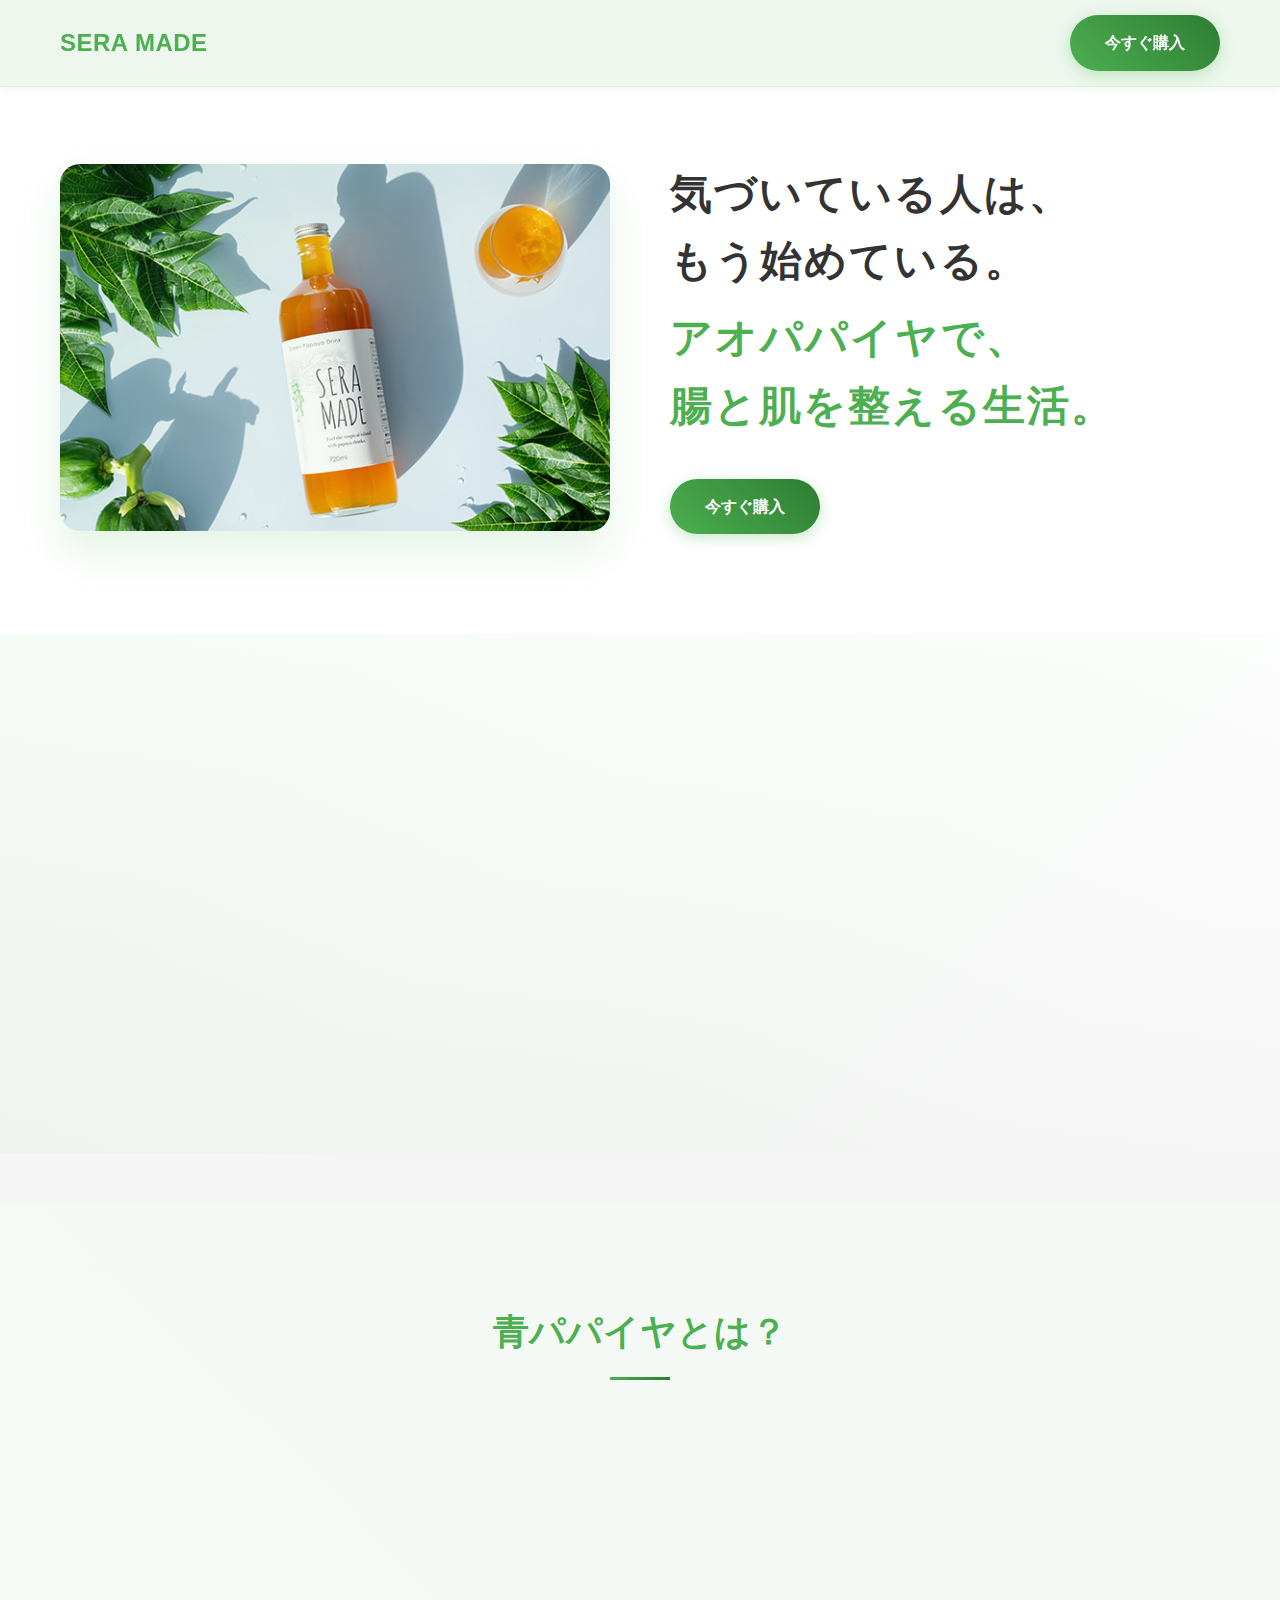
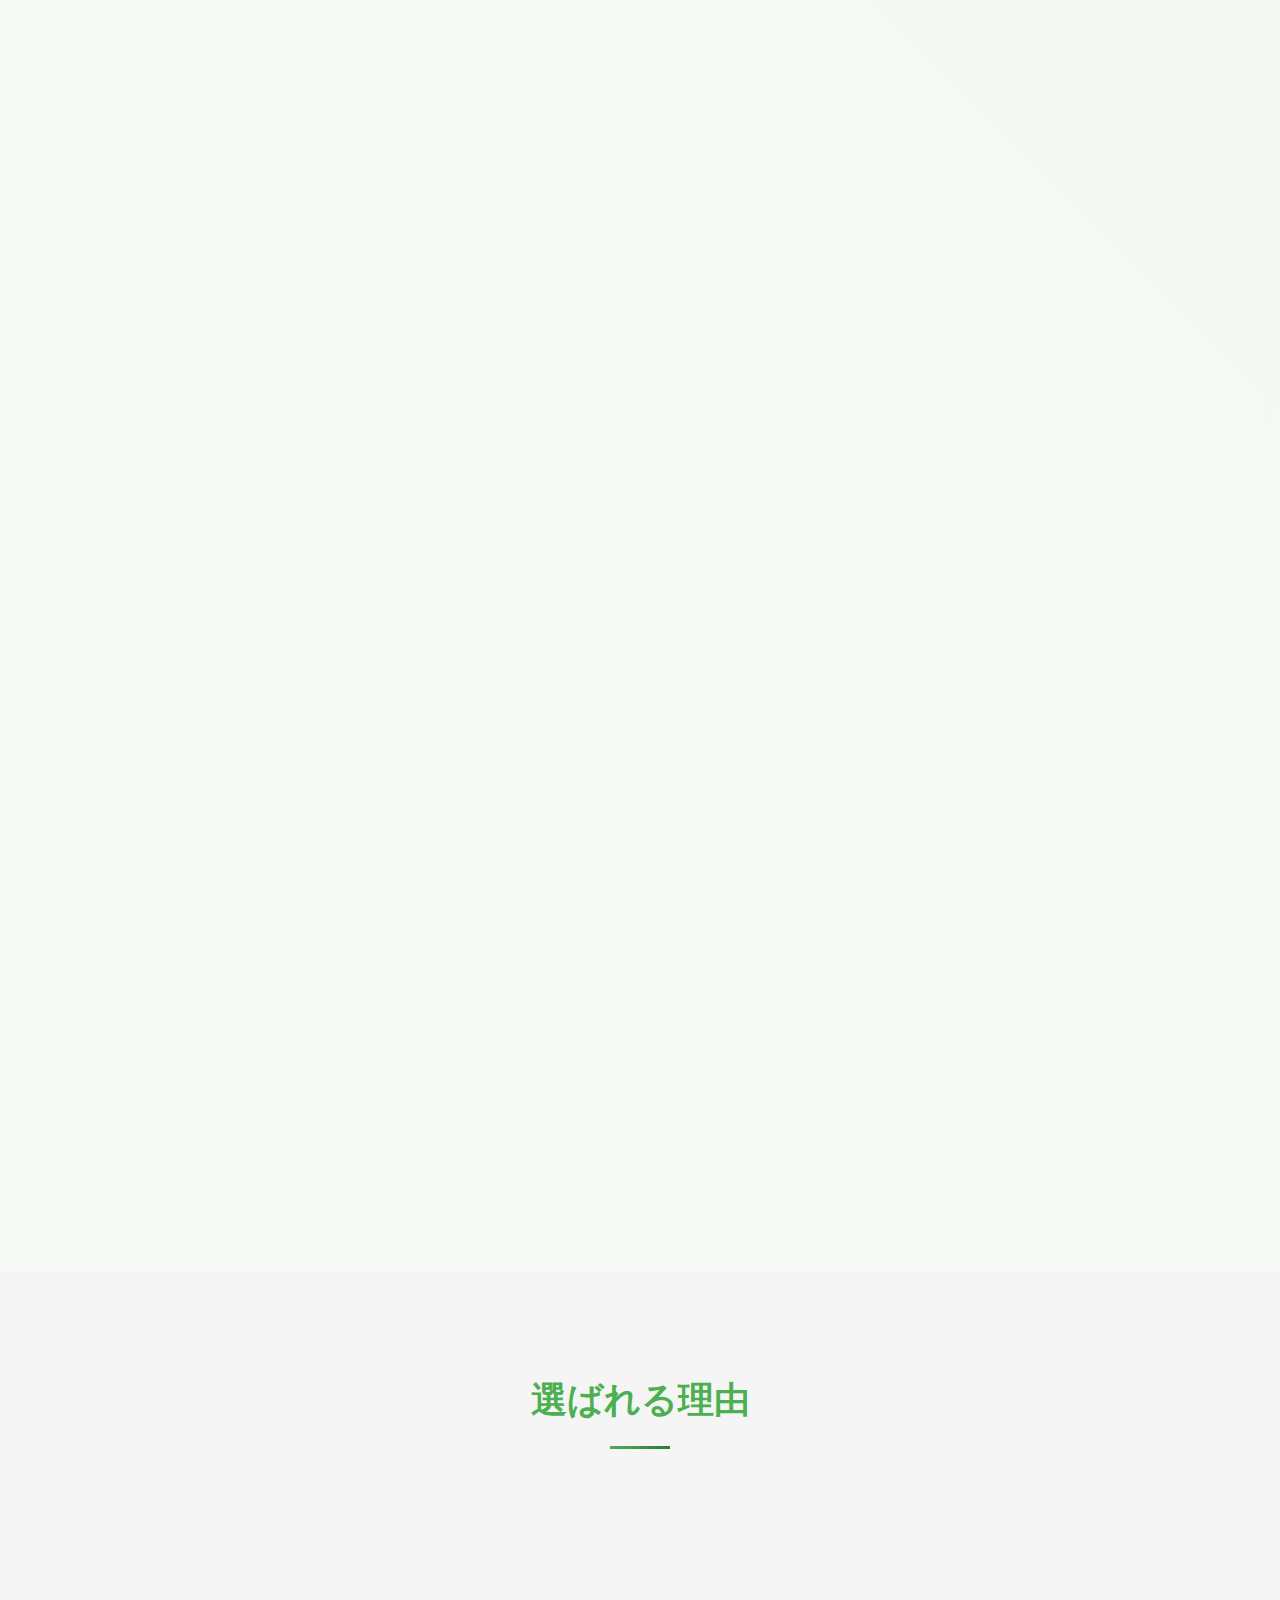
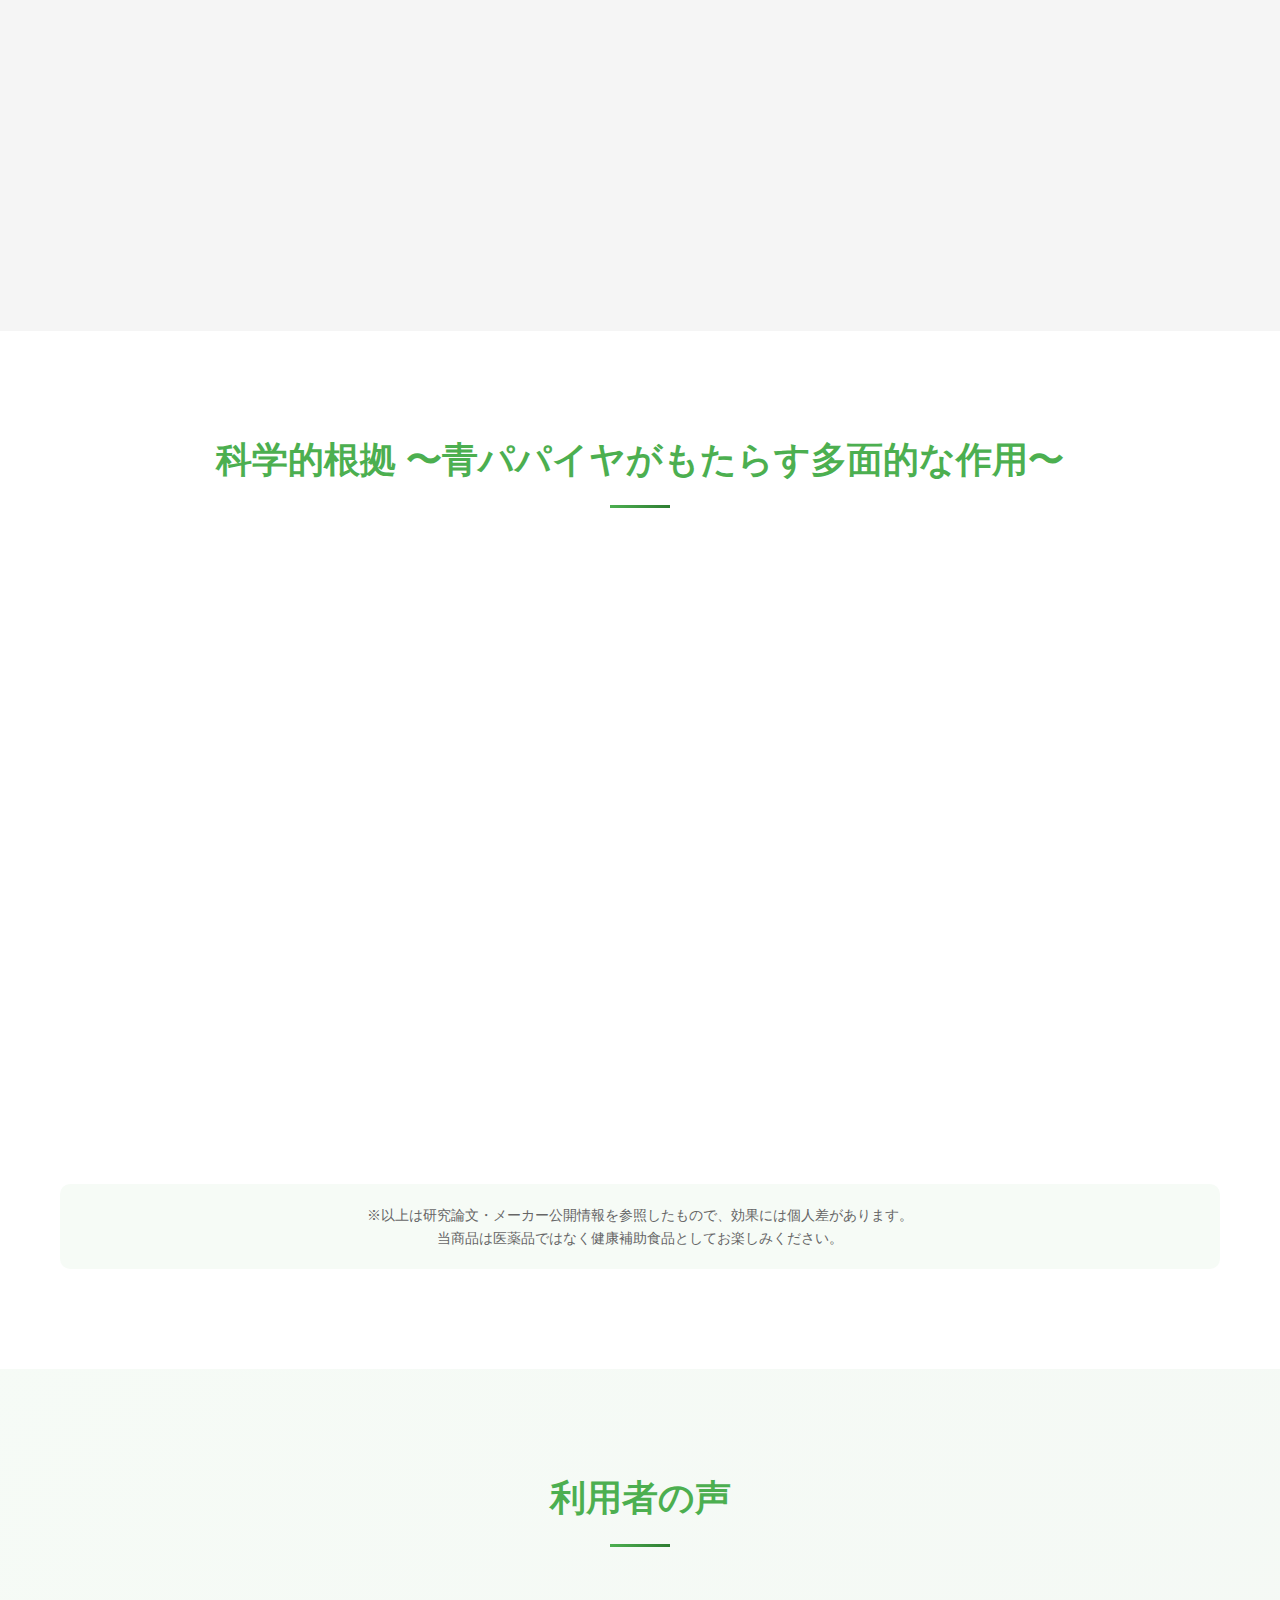
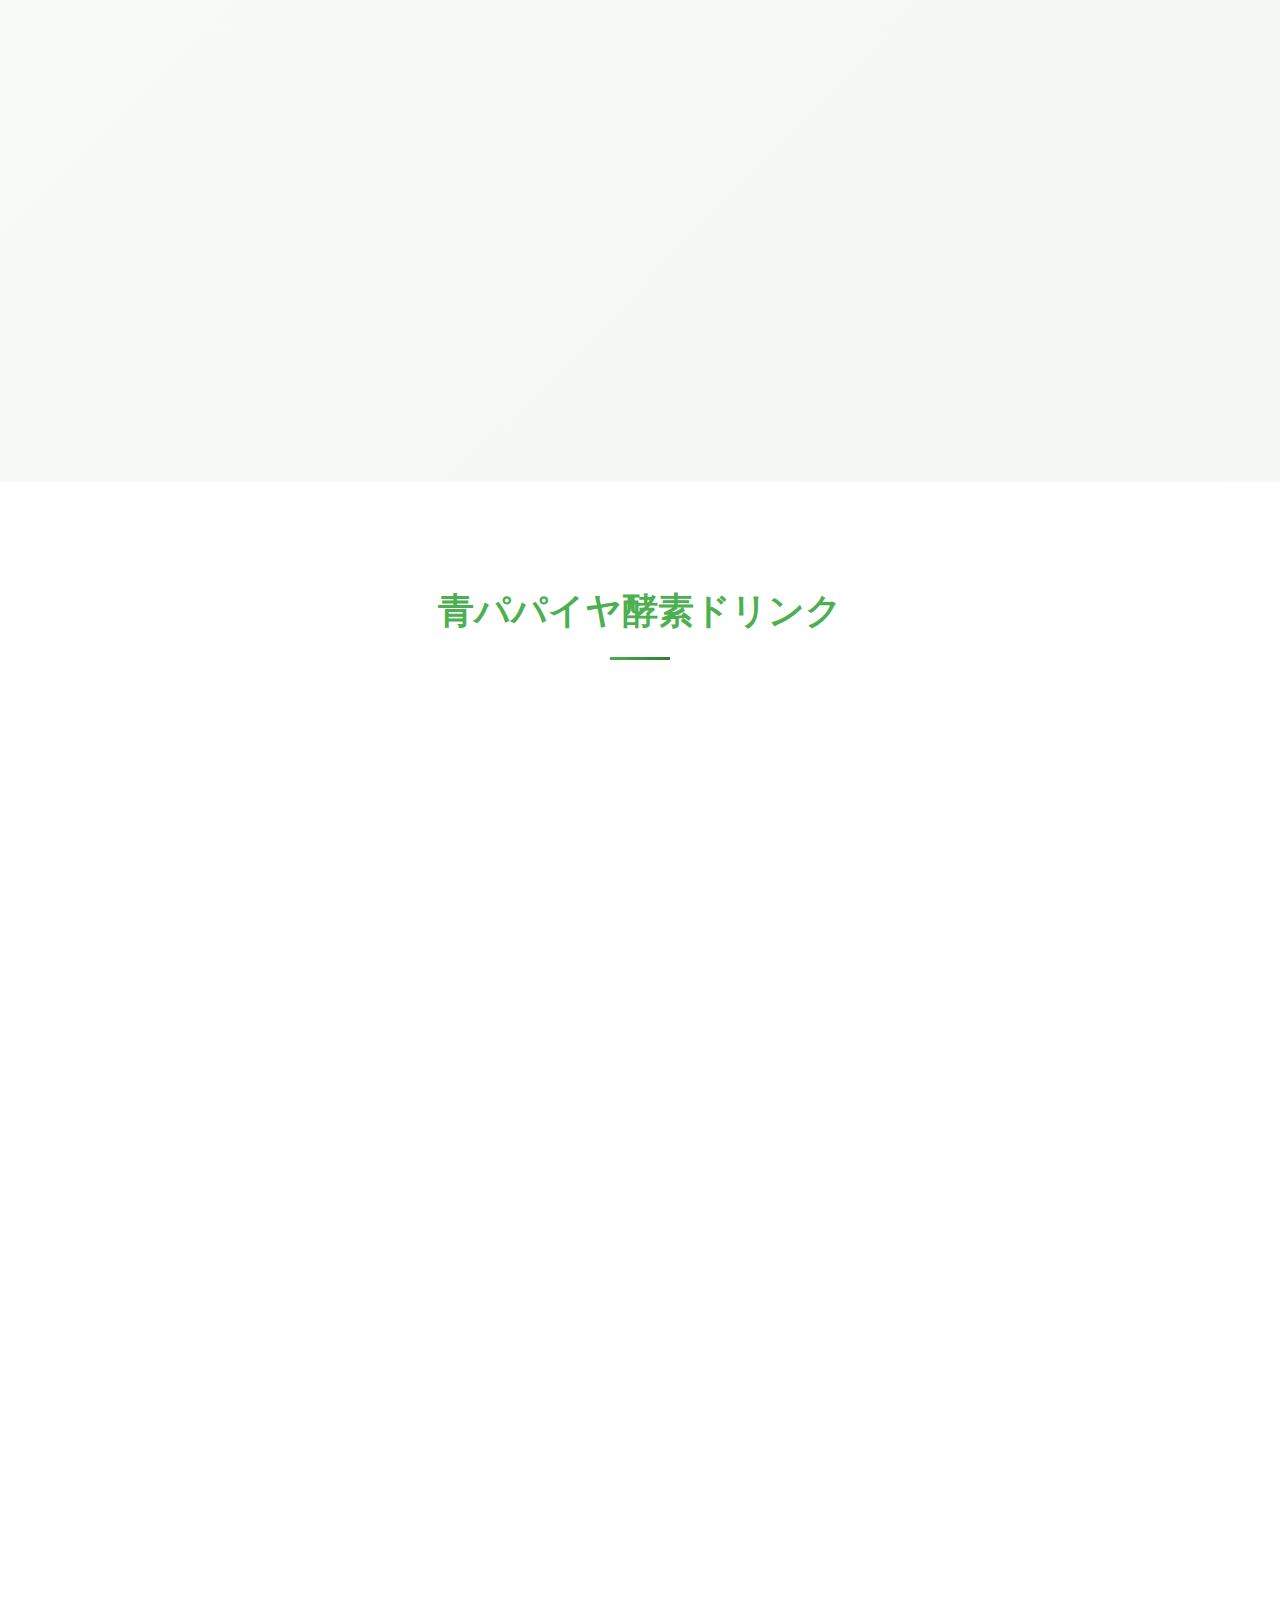
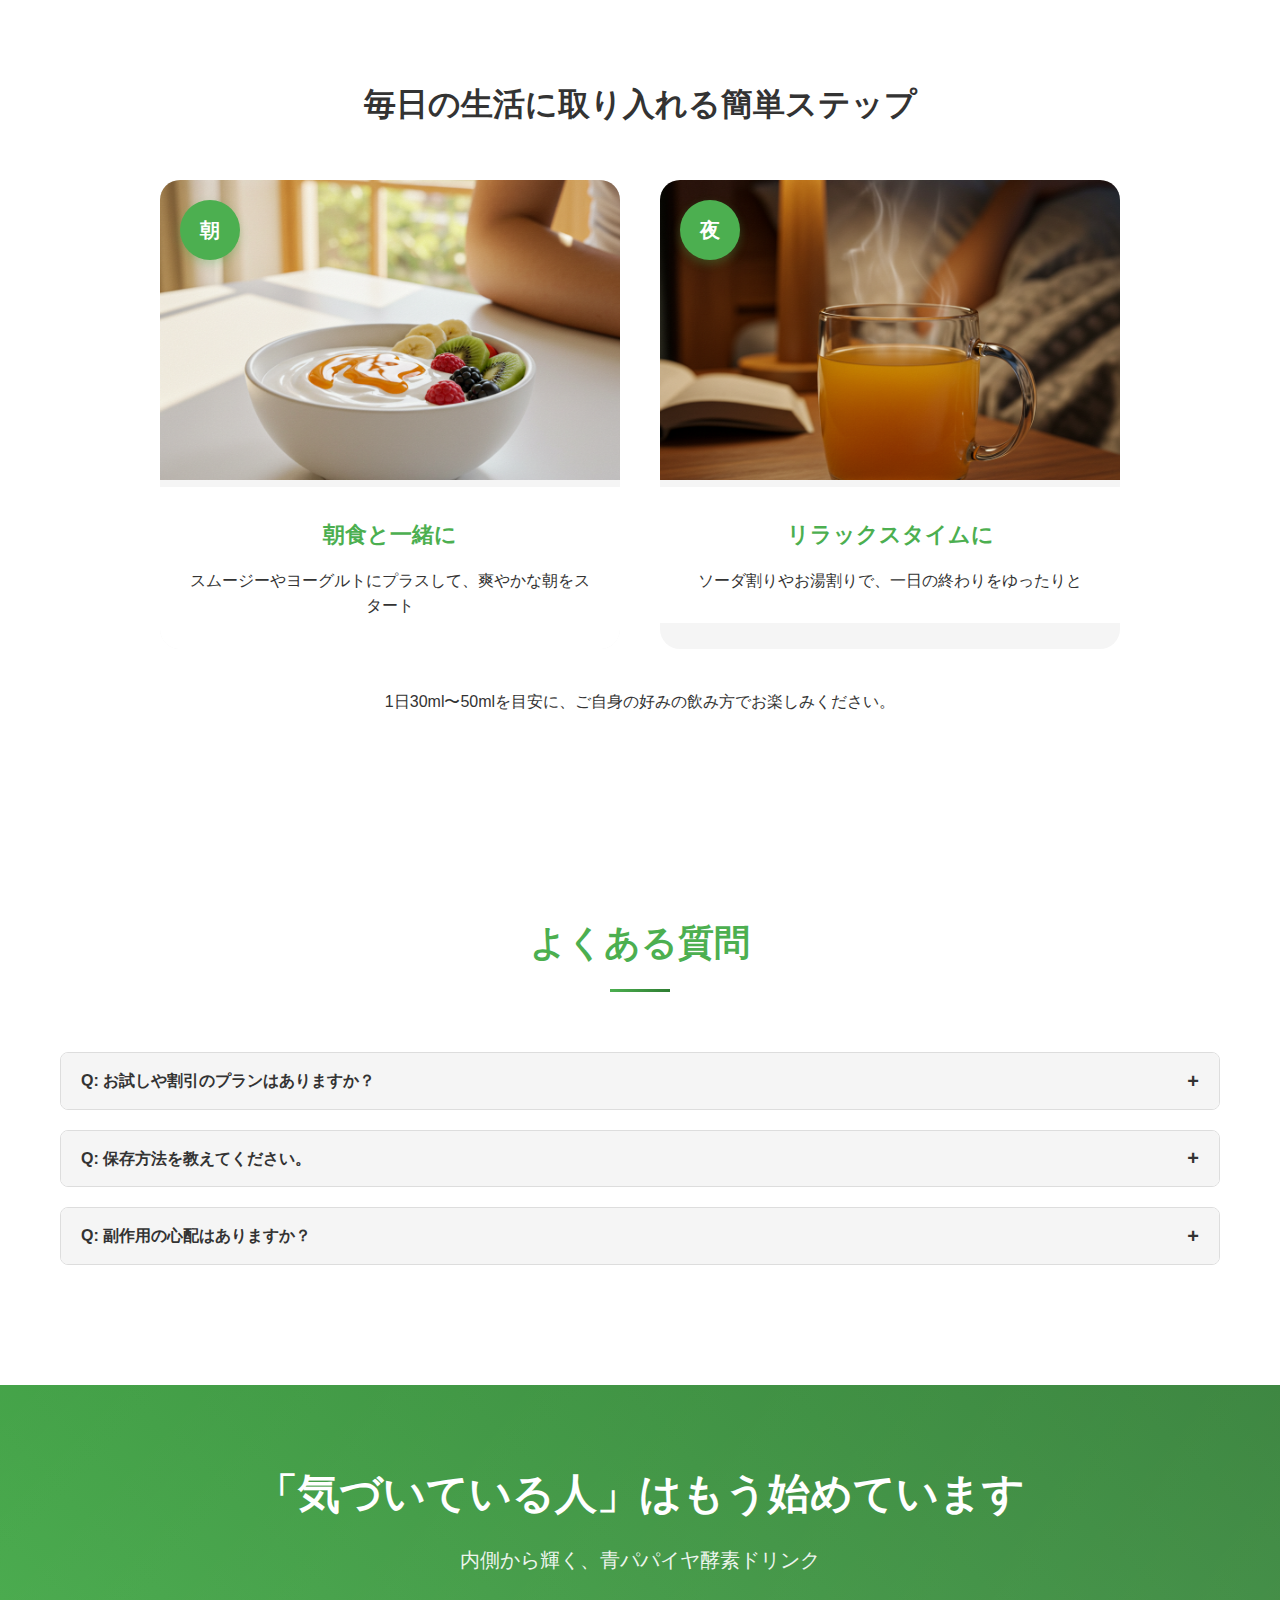
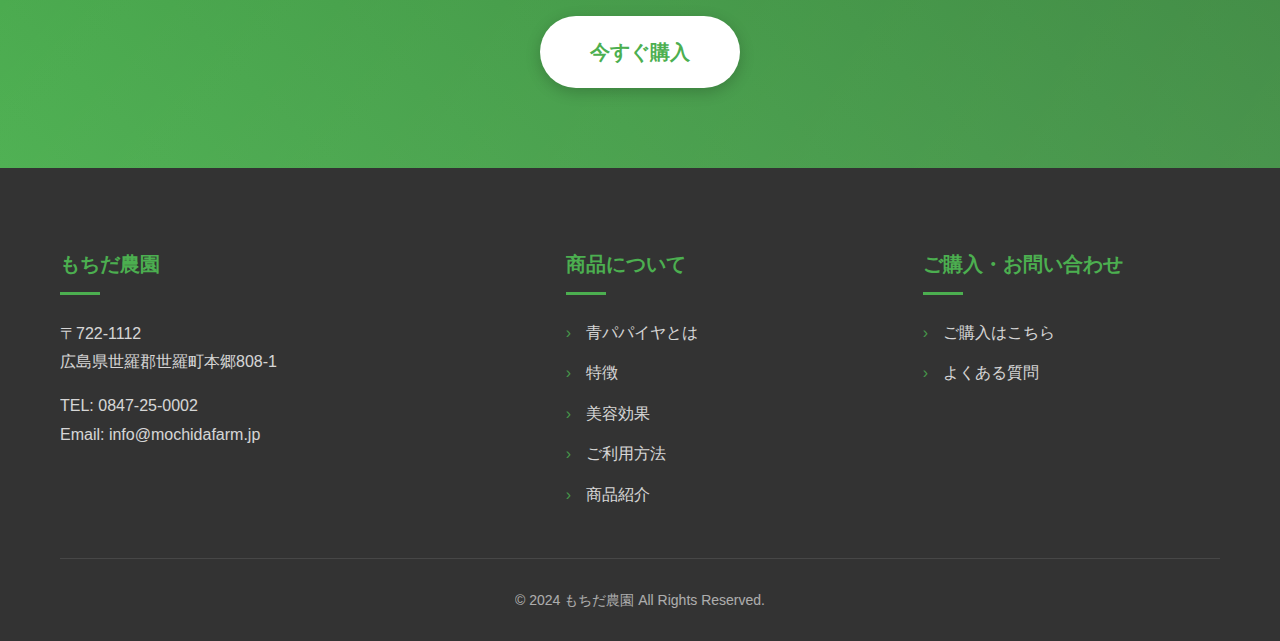
==== commit 11d81c24: "fix: レイアウトの修正 - 青パパイヤとは？セクションのレイアウト改善 - 科学的根拠セクションのデザイン修正 - CTAセクションとフッターのスタイル調整 - レスポンシブ対応の強化" ====
--- a/jun-kenzai/index.html
+++ b/jun-kenzai/index.html
@@ -37,6 +37,7 @@
     <noscript><iframe src="https://www.googletagmanager.com/ns.html?id=GTM-WG3F5XJP"
     height="0" width="0" style="display:none;visibility:hidden"></iframe></noscript>
     <!-- End Google Tag Manager (noscript) -->
+
     <header>
         <div class="container header-inner">
             <div class="logo">SERA MADE</div>
@@ -46,14 +47,32 @@
 
     <!-- ヒーローセクション -->
     <section class="hero">
-        <div class="container">
-            <h1>酵素の王様・青パパイヤで、<br>内側からキレイ</h1>
-            <p>酵素×ビタミン×ポリフェノールで年齢に負けない。<br>広島・世羅高原から国産青パパイヤをお届けします。</p>
-            <a href="https://mochidafarm.jp/806/" class="btn">今すぐ購入</a>
-        </div>
-    </section>
-    
-    <!-- 仕切り線（セカンドビューのチラ見せ） -->
+        <div class="hero-container">
+            <div class="hero-image">
+                <img src="images/seramade-fv.jpg" alt="SERA MADE 青パパイヤドリンク" loading="eager">
+            </div>
+            <div class="hero-content">
+                <h1>気づいている人は、<br>もう始めている。<br><span class="hero-accent">アオパパイヤで、<br>腸と肌を整える生活。</span></h1>
+                <a href="https://mochidafarm.jp/806/" class="btn">今すぐ購入</a>
+            </div>
+        </div>
+    </section>
+
+    <!-- サブヒーローセクション -->
+    <section class="sub-hero">
+        <div class="container">
+            <div class="sub-hero-container">
+                <div class="sub-hero-image">
+                    <img src="images/sub-hero.jpg" alt="内側から輝く美しい肌" loading="lazy">
+                </div>
+                <div class="sub-hero-content">
+                    <h2><span class="emphasis">「酵素の王様」</span><br>青パパイヤの力で<br>内側から輝く毎日を</h2>
+                    <p>年齢を重ねても、<br>美しさは内側から。<br>腸内環境を整え、<br>肌の生まれ変わりをサポート。</p>
+                </div>
+            </div>
+        </div>
+    </section>
+
     <div style="height: 50px; background-color: var(--light-gray); position: relative; z-index: 2; margin-top: -50px;"></div>
 
     <!-- 青パパイヤとは？ -->
@@ -61,12 +80,71 @@
         <div class="container">
             <h2 class="section-title">青パパイヤとは？</h2>
             <div class="about-content">
-                <div class="about-text">
-                    <p><strong>青パパイヤは、完熟前の若いパパイヤ。</strong> 強力な「パパイン酵素」を豊富に含み、消化や代謝をサポート。ビタミンやポリフェノールもたっぷりで、美容と健康に嬉しい栄養の宝庫です。</p>
-                    <p><strong>もちだ農園では、広島県世羅高原の無農薬栽培</strong>にこだわり、収穫後すぐ丁寧に加工。フレッシュな状態を活かした、国産の青パパイヤドリンクをお届けします。</p>
-                </div>
-                <div class="about-image">
-                    <img src="/images/ao-papa.jpg" alt="広島県産青パパイヤの実" id="papaya-img-1">
+                <div class="about-main">
+                    <div class="about-image">
+                        <img src="images/ao-papa.jpg" alt="広島県産青パパイヤの実" id="papaya-img-1">
+                    </div>
+                    <!-- 3つの主要成分 -->
+                    <div class="components">
+                        <div class="component-item">
+                            <div class="component-circle">
+                                <i class="component-icon">🌿</i>
+                                <h3>酵素</h3>
+                                <p>パパイン酵素</p>
+                            </div>
+                        </div>
+                        <div class="component-item">
+                            <div class="component-circle">
+                                <i class="component-icon">🍇</i>
+                                <h3>ポリフェノール</h3>
+                                <p>抗酸化作用</p>
+                            </div>
+                        </div>
+                        <div class="component-item">
+                            <div class="component-circle">
+                                <i class="component-icon">✨</i>
+                                <h3>ビタミンC</h3>
+                                <p>美容サポート</p>
+                            </div>
+                        </div>
+                    </div>
+                </div>
+
+                <!-- 効果の流れ図 -->
+                <div class="effects-flow">
+                    <div class="effect-center">
+                        <div class="effect-circle main">
+                            <h3>活性酸素を除去</h3>
+                            <p>老化の原因に<br>アプローチ</p>
+                        </div>
+                    </div>
+                    <div class="effect-branches">
+                        <div class="effect-item">
+                            <div class="effect-circle sub">
+                                <h4>美容効果</h4>
+                                <p>シミ・シワ予防</p>
+                            </div>
+                        </div>
+                        <div class="effect-item">
+                            <div class="effect-circle sub">
+                                <h4>健康効果</h4>
+                                <p>代謝改善</p>
+                            </div>
+                        </div>
+                        <div class="effect-item">
+                            <div class="effect-circle sub">
+                                <h4>腸内環境</h4>
+                                <p>善玉菌増加</p>
+                            </div>
+                        </div>
+                    </div>
+                </div>
+
+                <!-- 産地情報 -->
+                <div class="origin-info">
+                    <div class="origin-icon">🌱</div>
+                    <h3>広島・世羅高原産</h3>
+                    <p>無農薬栽培＆収穫後すぐに低温加工<br>酵素を活かしたままボトリング</p>
                 </div>
             </div>
         </div>
@@ -75,48 +153,70 @@
     <!-- 特徴 -->
     <section class="features" id="features">
         <div class="container">
-            <h2 class="section-title">私たちの青パパイヤが選ばれる理由</h2>
+            <h2 class="section-title">選ばれる理由</h2>
             <div class="feature-items">
                 <div class="feature-item">
                     <div class="feature-icon">1</div>
                     <h3>国産で新鮮</h3>
-                    <p><strong>広島・世羅高原産</strong>。収穫後すぐ加工で鮮度抜群です。</p>
+                    <p>広島・世羅高原産を厳選。収穫後すぐ加工で鮮度を保ち、酵素を活かしています。</p>
                 </div>
                 <div class="feature-item">
                     <div class="feature-icon">2</div>
-                    <h3>無農薬・徹底管理</h3>
-                    <p><strong>化学肥料不使用</strong>。安全第一の品質管理を徹底しています。</p>
+                    <h3>無農薬・保存料不使用</h3>
+                    <p>化学肥料不使用の安心品質。添加物を極力抑えた"本物志向"の酵素ドリンクです。</p>
                 </div>
                 <div class="feature-item">
                     <div class="feature-icon">3</div>
-                    <h3>栄養素満載</h3>
-                    <p><strong>酵素・ビタミン・ポリフェノール</strong>を一度に摂取できます。</p>
-                </div>
-            </div>
-        </div>
-    </section>
-
-    <!-- 美容効果の科学的根拠 -->
+                    <h3>エビデンス豊富</h3>
+                    <p>科学的根拠に基づくパパイン酵素とポリフェノールが健康と美容を多角的にサポートします。</p>
+                </div>
+            </div>
+        </div>
+    </section>
+
+    <!-- 美容効果の科学的根拠: エビデンス強化 -->
     <section class="evidence" id="evidence">
         <div class="container">
-            <h2 class="section-title">酵素・ビタミン・ポリフェノールがもたらす3つのチカラ</h2>
+            <h2 class="section-title">科学的根拠 〜青パパイヤがもたらす多面的な作用〜</h2>
             <div class="evidence-content">
                 <div class="evidence-item">
-                    <h3>パパイン酵素</h3>
-                    <p><strong>タンパク質分解を助け、肌のターンオーバーを促進。</strong> 古いコラーゲンの排出や代謝アップに期待できます。</p>
+                    <h3>1. 老化の原因・活性酸素を除去</h3>
+                    <p>
+                        青パパイヤのパパイン酵素には、不要なタンパク質を分解する働きが報告されています。<br>
+                        <strong>活性酸素を抑制</strong>し、シミ・シワの原因となる肌老化を防ぐ効果が期待されます。<br>
+                        （<a href="https://pmc.ncbi.nlm.nih.gov/" target="_blank">参考: PMC論文</a>）
+                    </p>
                 </div>
                 <div class="evidence-item">
-                    <h3>ポリフェノール</h3>
-                    <p><strong>赤ワインの7.5倍の抗酸化パワー</strong>で、シミ・シワ対策や血行促進をサポートします。</p>
+                    <h3>2. 三大栄養素を分解＆腸内環境を整える</h3>
+                    <p>
+                        タンパク質・脂質・糖質を分解できる特異な酵素として知られる「パパイン」により、<br>
+                        <strong>消化と代謝をサポート</strong>。腸内善玉菌を増やし、"腸-肌軸"から美容を支えます。<br>
+                        （<a href="https://ex-farm.com/" target="_blank">ex-farm.com</a>）
+                    </p>
                 </div>
                 <div class="evidence-item">
-                    <h3>ビタミンC</h3>
-                    <p><strong>レモン級のビタミンC量</strong>でコラーゲン生成をバックアップ。熱に強く、効率よく吸収できます。</p>
+                    <h3>3. 赤ワイン7.5倍のポリフェノール</h3>
+                    <p>
+                        強力な抗酸化作用で細胞の酸化を防ぎ、血行を良くすることで<br>
+                        冷えや肌くすみの改善に役立つといわれています。<br>
+                        （<a href="https://ohgashouten.jp/" target="_blank">ohgashouten.jp</a>）
+                    </p>
+                </div>
+                <div class="evidence-item">
+                    <h3>4. 熱に強いビタミンC</h3>
+                    <p>
+                        レモンにも匹敵するビタミンC量を含み、加熱加工でも損なわれにくい特長があります。<br>
+                        <strong>コラーゲン合成を助け</strong>、ハリのある肌づくりをサポート。<br>
+                        （<a href="https://nihonaopapaya.com/" target="_blank">nihonaopapaya.com</a>）
+                    </p>
                 </div>
             </div>
             <div class="evidence-notes">
-                <p>※参考文献: Journal of Nutritional Science and Vitaminology, 2014; Food Chemistry, 2016など<br>
-                ※効果には個人差があります。あくまでも食品であり、医薬品ではありません。</p>
+                <p>
+                    ※以上は研究論文・メーカー公開情報を参照したもので、効果には個人差があります。<br>
+                    当商品は医薬品ではなく健康補助食品としてお楽しみください。
+                </p>
             </div>
         </div>
     </section>
@@ -124,11 +224,11 @@
     <!-- 口コミ -->
     <section class="testimonials" id="testimonials">
         <div class="container">
-            <h2 class="section-title">お客様の声</h2>
+            <h2 class="section-title">利用者の声</h2>
             <div class="testimonial-items">
                 <div class="testimonial-item">
                     <div class="testimonial-avatar">
-                        <img src="/images/voc1.jpg" alt="利用者アイコン" class="avatar-image">
+                        <img src="images/voc1.jpg" alt="利用者アイコン" class="avatar-image">
                     </div>
                     <div class="testimonial-content">
                         <p><strong>「朝のスッキリ感が違う！」</strong><br>国産で安心。色々試した中で一番続けやすいドリンクです。</p>
@@ -137,7 +237,7 @@
                 </div>
                 <div class="testimonial-item">
                     <div class="testimonial-avatar">
-                        <img src="/images/voc2.jpg" alt="利用者アイコン" class="avatar-image">
+                        <img src="images/voc2.jpg" alt="利用者アイコン" class="avatar-image">
                     </div>
                     <div class="testimonial-content">
                         <p><strong>「肌のトーンが明るくなった」</strong><br>化粧のノリも良くなり、甘すぎないので朝食と一緒に飲みやすいです。</p>
@@ -146,7 +246,7 @@
                 </div>
                 <div class="testimonial-item">
                     <div class="testimonial-avatar">
-                        <img src="/images/voc3.jpg" alt="利用者アイコン" class="avatar-image">
+                        <img src="images/voc3.jpg" alt="利用者アイコン" class="avatar-image">
                     </div>
                     <div class="testimonial-content">
                         <p><strong>「お通じが良くなった」</strong><br>お腹周りもスッキリ。爽やかな味で毎日の習慣になっています。</p>
@@ -160,29 +260,28 @@
     <!-- 商品紹介 -->
     <section class="products" id="products">
         <div class="container">
-            <h2 class="section-title">広島県産 青パパイヤドリンク</h2>
+            <h2 class="section-title">青パパイヤ酵素ドリンク</h2>
             <div class="product-card">
                 <div class="product-header">
-                    <h3>青パパイヤ酵素ドリンク 720ml</h3>
+                    <h3>720ml × 1本</h3>
                 </div>
                 <div class="product-body">
-                <div class="product-image">
-                        <img src="/images/seramade-fv.jpg" alt="SERA MADE 青パパイヤドリンク" id="product-img-1">
+                    <div class="product-image">
+                        <img src="images/seramade-fv.jpg" alt="SERA MADE 青パパイヤドリンク" id="product-img-1">
                     </div>
                     <div class="product-details">
                         <h4>製品特徴</h4>
-                        <ul class="product-features-list">
-                            <li><strong>広島県世羅高原産</strong>の無農薬青パパイヤ</li>
-                            <li><strong>低温製法</strong>で酵素を活きたまま抽出</li>
-                            <li><strong>無添加・保存料不使用</strong></li>
+                        <ul>
+                            <li>広島県世羅高原産の無農薬青パパイヤ使用</li>
+                            <li>低温製法で酵素を活性のまま抽出</li>
+                            <li>保存料・着色料不使用</li>
                         </ul>
                         <h4>原材料</h4>
-                        <p>青パパイヤ（広島県産）、オリゴ糖、リンゴ果汁</p>
+                        <p>青パパイヤ（国産）、オリゴ糖、リンゴ果汁</p>
                         <div class="product-price">
-                            価格: 4,500円（送料・税込）
-                        </div>
-                        <p>※賞味期限：製造日より6ヶ月<br>
-                        ※開封後は冷蔵保存し、お早めにお召し上がりください。</p>
+                            <p><strong>価格: 4,500円（送料・税込）</strong></p>
+                        </div>
+                        <p>※賞味期限：製造日より6ヶ月。<br>※開封後は冷蔵保存し、お早めにお召し上がりください。</p>
                     </div>
                 </div>
                 <div class="product-action">
@@ -195,110 +294,62 @@
     <!-- ご利用方法 -->
     <section class="usage" id="usage">
         <div class="container">
-            <h2 class="section-title">毎日の生活に取り入れる簡単ステップ</h2>
-            <div class="usage-items">
-                <div class="usage-item">
-                    <div class="usage-icon">朝</div>
-                    <div class="usage-image">
-                        <img src="/images/morning-usage.jpg" alt="朝の青パパイヤドリンク" class="timing-image">
-                    </div>
-                    <h3>朝食と一緒に</h3>
-                    <p>スムージーやヨーグルトにプラスして、爽やかな朝をスタート</p>
-                </div>
-                <div class="usage-item">
-                    <div class="usage-icon">夜</div>
-                    <div class="usage-image">
-                        <img src="/images/night-usage.jpg" alt="夜の青パパイヤドリンク" class="timing-image">
-                    </div>
-                    <h3>リラックスタイムに</h3>
-                    <p>ソーダ割りやお湯割りで、一日の終わりをゆったりと</p>
-                </div>
-            </div>
-            <p class="usage-note">1日30ml～50mlを目安に、ご自身の好みの飲み方でお楽しみください。</p>
-        </div>
-    </section>
-
-    <!-- 製造ストーリー -->
-    <section class="manufacturing" id="manufacturing">
-        <div class="container">
-            <h2 class="section-title">こだわりの低温製法＆マルチな美容成分</h2>
-            <div class="manufacturing-content">
-                <div class="manufacturing-image">
-                    <img src="/images/加工写真.jpg" alt="青パパイヤ加工工程">
-                </div>
-                <div class="manufacturing-text">
-                    <p><strong>低温加工で酵素をまるごとキープ。</strong> 収穫したてを素早く処理し、青パパイヤの豊富な栄養を逃しません。</p>
-                    <p><strong>無農薬栽培で自然の力を最大限に。</strong> 広島県世羅高原の豊かな大地で、化学肥料も使わず育てました。添加物を極力抑え、素材そのものの美味しさを生かしています。</p>
-                </div>
-            </div>
-        </div>
-    </section>
-
-    <!-- 会社・生産者紹介 -->
-    <section class="about-company" id="company">
-        <div class="container">
-            <h2 class="section-title">もちだ農園について</h2>
-            <div class="company-content">
-                <div class="company-text">
-                    <div class="producer-profile">
-                        <img src="/images/餅田さん.jpg" alt="もちだ農園 代表" class="producer-image">
-                        <div>
-                            <h3>代表 餅田博紀</h3>
-                            <p class="producer-quote">"自然の力を最大限に生かした製品をお届けしたい"</p>
-                        </div>
-                    </div>
-                    <p><strong>代表の想い：</strong> 「自然の力をそのまま活かした製品を、安心して届けたい。」</p>
-                    <p><strong>世羅高原の自然：</strong> 昼夜の寒暖差と豊かな土壌で、栄養価の高い青パパイヤが育ちます。</p>
-                    <p><strong>無農薬栽培へのこだわり：</strong> 化学肥料不使用で、酵素やビタミンを損なわない栽培を徹底しています。</p>
-                </div>
-                <div class="company-image">
-                    <img src="/images/drink-2.jpg" alt="SERA MADE 青パパイヤドリンク" id="product-img-2">
-                </div>
-            </div>
-        </div>
-    </section>
-
-    <!-- よくある質問 -->
+            <h2 class="usage-title">毎日の生活に取り入れる簡単ステップ</h2>
+            <div class="usage-cards">
+                <div class="usage-card">
+                    <div class="usage-time">朝</div>
+                    <img src="images/morning-usage.jpg" alt="朝の飲用例" class="usage-image">
+                    <div class="usage-content">
+                        <h3>朝食と一緒に</h3>
+                        <p>スムージーやヨーグルトにプラスして、爽やかな朝をスタート</p>
+                    </div>
+                </div>
+                <div class="usage-card">
+                    <div class="usage-time">夜</div>
+                    <img src="images/night-usage.jpg" alt="夜の飲用例" class="usage-image">
+                    <div class="usage-content">
+                        <h3>リラックスタイムに</h3>
+                        <p>ソーダ割りやお湯割りで、一日の終わりをゆったりと</p>
+                    </div>
+                </div>
+            </div>
+            <p class="usage-note">1日30ml〜50mlを目安に、ご自身の好みの飲み方でお楽しみください。</p>
+        </div>
+    </section>
+
+    <!-- FAQ -->
     <section class="faq" id="faq">
         <div class="container">
             <h2 class="section-title">よくある質問</h2>
             <div class="faq-item">
-                <div class="faq-question">Q: 酵素ドリンクは加熱しても大丈夫ですか？</div>
+                <div class="faq-question">Q: お試しや割引のプランはありますか？</div>
                 <div class="faq-answer">
-                    <p>A: 本製品のパパイン酵素は比較的熱に強いですが、効果を最大限に得るには常温〜冷蔵での摂取をおすすめします。</p>
+                    <p>A: 申し訳ございませんが、現在は単品販売のみとなります。品質を維持し、本当に納得いただける商品をお届けするための方針です。</p>
                 </div>
             </div>
             <div class="faq-item">
-                <div class="faq-question">Q: どれくらいの期間で効果を感じられますか？</div>
+                <div class="faq-question">Q: 保存方法を教えてください。</div>
                 <div class="faq-answer">
-                    <p>A: 個人差がありますが、1〜2週間程度で変化を感じる方が多いです。最低でも1ヶ月間の継続をおすすめします。</p>
+                    <p>A: 未開封の場合は常温で保存可能です。開封後は冷蔵庫で保存し、お早めにお召し上がりください。</p>
                 </div>
             </div>
             <div class="faq-item">
-                <div class="faq-question">Q: 妊娠中や授乳中でも飲めますか？</div>
+                <div class="faq-question">Q: 副作用の心配はありますか？</div>
                 <div class="faq-answer">
-                    <p>A: 妊娠初期の方は控えた方が良いとされています。妊娠中・授乳中の方は、事前に医師にご相談ください。</p>
-                </div>
-            </div>
-            <div class="faq-item">
-                <div class="faq-question">Q: アレルギーの心配はありませんか？</div>
-                <div class="faq-answer">
-                    <p>A: 青パパイヤ、オリゴ糖、リンゴ果汁を使用しています。これらにアレルギーのある方はご注意ください。</p>
-                </div>
-            </div>
-        </div>
-    </section>
-
-    <!-- CTAセクション -->
+                    <p>A: 国産の自然素材のみを使用しており、一般的な方であれば安心してお飲みいただけます。ただし、アレルギーをお持ちの方は原材料をご確認ください。</p>
+                </div>
+            </div>
+        </div>
+    </section>
+
     <section class="cta">
         <div class="container">
-            <h2>あなたも青パパイヤの力で<br>内側からキレイをサポート</h2>
-            <p>酵素×ビタミン×ポリフェノールの力をこの一本に</p>
-            <a href="https://mochidafarm.jp/806/" class="btn btn-large">今すぐ購入する</a>
-        </div>
-    </section>
-
-    <!-- フッター -->
+            <h2>「気づいている人」はもう始めています</h2>
+            <p>内側から輝く、青パパイヤ酵素ドリンク</p>
+            <a href="https://mochidafarm.jp/806/" class="btn btn-large">今すぐ購入</a>
+        </div>
+    </section>
+
     <footer class="footer">
         <div class="container">
             <div class="footer-content">
@@ -324,18 +375,15 @@
                     <div class="footer-links">
                         <a href="https://mochidafarm.jp/806/">ご購入はこちら</a>
                         <a href="#faq">よくある質問</a>
-                        <a href="https://mochidafarm.jp/law/">特定商取引法に基づく表記</a>
-                        <a href="https://mochidafarm.jp/privacy-policy/">プライバシーポリシー</a>
-                        <a href="https://mochidafarm.jp/contact/">お問い合わせ</a>
-                    </div>
-                </div>
-            </div>
-            <div class="copyright">
-                <p>&copy; 2025 もちだ農園 All Rights Reserved.</p>
+                    </div>
+                </div>
+            </div>
+            <div class="footer-bottom">
+                <p>&copy; 2024 もちだ農園 All Rights Reserved.</p>
             </div>
         </div>
     </footer>
-    
+
     <script>
         // よくある質問のアコーディオン機能
         document.querySelectorAll('.faq-question').forEach(question => {
@@ -343,21 +391,18 @@
                 const answer = question.nextElementSibling;
                 if (answer.style.display === 'block') {
                     answer.style.display = 'none';
-                    question.style.borderBottom = 'none';
                     question.classList.remove('active');
                 } else {
                     answer.style.display = 'block';
-                    question.style.borderBottom = '1px solid #f5f5f5';
                     question.classList.add('active');
                 }
             });
         });
-        
+
         // スムーススクロール
         document.querySelectorAll('a[href^="#"]').forEach(anchor => {
             anchor.addEventListener('click', function (e) {
                 e.preventDefault();
-                
                 const target = document.querySelector(this.getAttribute('href'));
                 if (target) {
                     window.scrollTo({
@@ -367,45 +412,8 @@
                 }
             });
         });
-
-        // フェードイン効果の実装（シンプル版）
-        document.addEventListener('DOMContentLoaded', function() {
-            // フェードイン対象の要素（重要な要素のみに限定）
-            const fadeTargets = [
-                // セクションタイトルのみ
-                '.section-title',
-                // 主要な画像要素
-                '.about-image',
-                // 重要なコンテンツ
-                '.feature-items',
-                '.evidence-content',
-                '.testimonial-items',
-                '.cta',
-                '.usage-items'
-            ];
-            
-            // IntersectionObserverの設定
-            const observer = new IntersectionObserver((entries) => {
-                entries.forEach(entry => {
-                    if (entry.isIntersecting) {
-                        // 要素が画面内に入ったらアクティブクラスを追加
-                        entry.target.classList.add('active');
-                        // 一度表示されたら監視を解除
-                        observer.unobserve(entry.target);
-                    }
-                });
-            }, {
-                threshold: 0.1 // 要素の10%が見えたらコールバックを実行
-            });
-            
-            // 対象要素を監視
-            fadeTargets.forEach(selector => {
-                document.querySelectorAll(selector).forEach(element => {
-                    element.classList.add('fade-element');
-                    observer.observe(element);
-                });
-            });
-        });
     </script>
+
+    <script src="js/main.js"></script>
 </body>
 </html>--- a/jun-kenzai/css/styles.css
+++ b/jun-kenzai/css/styles.css
@@ -1,10 +1,12 @@
 :root {
-  --main-bg-color: #f7fdf7;
-  --accent-green: #98c379;
-  --accent-orange: #ffc107;
+  --primary-color: #4CAF50;      /* 青パパイヤの緑 */
+  --secondary-color: #2E7D32;    /* 濃い緑 */
+  --accent-color: #FF9800;       /* パパイヤドリンクのオレンジ */
+  --accent-dark: #F57C00;        /* 濃いオレンジ */
   --text-color: #333;
   --light-gray: #f5f5f5;
-  --dark-gray: #666;
+  --white: #fff;
+  --transition: all 0.3s ease;
 }
 
 * {
@@ -14,793 +16,1630 @@
 }
 
 body {
-  font-family: 'Hiragino Sans', 'Hiragino Kaku Gothic ProN', Meiryo, sans-serif;
+  font-family: 'Helvetica Neue', Arial, 'Hiragino Kaku Gothic ProN', 'Hiragino Sans', Meiryo, sans-serif;
+  line-height: 1.6;
   color: var(--text-color);
-  line-height: 1.6;
-  background-color: var(--main-bg-color);
-}
-
-img {
-  max-width: 100%;
-  height: auto;
-}
-
-strong {
-  font-weight: bold;
-  color: #2c3e50;
+  overflow-x: hidden;
 }
 
 .container {
   max-width: 1200px;
   margin: 0 auto;
   padding: 0 20px;
-}
-
+  position: relative;
+}
+
+/* ヘッダー */
 header {
-  background-color: white;
-  box-shadow: 0 2px 10px rgba(0,0,0,0.1);
-  padding: 15px 0;
+  background-color: rgba(76, 175, 80, 0.1);
+  backdrop-filter: blur(5px);
+  -webkit-backdrop-filter: blur(5px);
+  box-shadow: 0 2px 10px rgba(76, 175, 80, 0.1);
   position: fixed;
   width: 100%;
   top: 0;
   z-index: 1000;
+  border-bottom: 1px solid rgba(76, 175, 80, 0.1);
 }
 
 .header-inner {
   display: flex;
   justify-content: space-between;
   align-items: center;
+  padding: 15px 20px;
+  max-width: 1200px;
+  margin: 0 auto;
 }
 
 .logo {
   font-size: 24px;
   font-weight: bold;
-  color: var(--accent-green);
-}
-
+  color: var(--primary-color);
+  text-shadow: none;
+  text-decoration: none;
+  letter-spacing: 0.5px;
+}
+
+/* ボタン */
+.btn {
+  display: inline-block;
+  padding: 15px 35px;
+  background: linear-gradient(45deg, var(--primary-color), var(--secondary-color));
+  color: var(--white);
+  text-decoration: none;
+  border-radius: 50px;
+  transition: var(--transition);
+  font-weight: bold;
+  box-shadow: 0 4px 15px rgba(76, 175, 80, 0.3);
+}
+
+.btn:hover {
+  transform: translateY(-3px);
+  box-shadow: 0 6px 20px rgba(76, 175, 80, 0.4);
+}
+
+.btn-large {
+  padding: 18px 40px;
+  font-size: 18px;
+}
+
+/* ヒーローセクション */
 .hero {
-  background-image: linear-gradient(rgba(255,255,255,0.7), rgba(255,255,255,0.7)), url('/api/placeholder/1200/600');
-  background-size: cover;
-  background-position: center;
-  padding: 180px 0 140px;
-  text-align: center;
+  padding: 160px 0 100px;
   position: relative;
-}
-
-.hero::after {
-  content: "";
+  overflow: hidden;
+  background: var(--white);
+}
+
+.hero-container {
+  display: grid;
+  grid-template-columns: 1fr 1fr;
+  gap: 60px;
+  align-items: center;
+  max-width: 1200px;
+  margin: 0 auto;
+  padding: 0 20px;
+}
+
+.hero-image {
+  position: relative;
+  border-radius: 20px;
+  overflow: hidden;
+  box-shadow: 0 20px 40px rgba(76, 175, 80, 0.15);
+}
+
+.hero-image img {
+  width: 100%;
+  height: auto;
+  display: block;
+  transform: scale(1.05);
+}
+
+.hero-image::after {
+  content: '';
   position: absolute;
-  bottom: -50px;
+  top: 0;
+  left: 0;
+  right: 0;
+  bottom: 0;
+  background: linear-gradient(135deg, rgba(76, 175, 80, 0.1), transparent);
+}
+
+.hero-content {
+  text-align: left;
+}
+
+.hero h1 {
+  font-size: 42px;
+  margin-bottom: 40px;
+  line-height: 1.6;
+  color: var(--text-color);
+  animation: fadeInUp 1s ease;
+  letter-spacing: 0.05em;
+  font-weight: 700;
+}
+
+.hero-accent {
+  color: var(--primary-color);
+  display: block;
+  margin-top: 10px;
+}
+
+.hero p {
+  font-size: 20px;
+  margin-bottom: 40px;
+  color: #555;
+  animation: fadeInUp 1s ease 0.3s both;
+}
+
+.hero .btn {
+  animation: fadeInUp 1s ease 0.6s both;
+}
+
+/* サブヒーローセクション */
+.sub-hero {
+  background: linear-gradient(to bottom, var(--white), var(--light-gray));
+  padding: 100px 0;
+  position: relative;
+  overflow: hidden;
+}
+
+.sub-hero::before {
+  content: '';
+  position: absolute;
+  top: 0;
   left: 0;
   width: 100%;
-  height: 100px;
-  background: linear-gradient(to bottom, rgba(255,255,255,0), var(--light-gray));
-  z-index: 1;
-}
-
-.hero h1 {
-  font-size: 2.5rem;
-  margin-bottom: 20px;
-  line-height: 1.3;
-  color: #2c3e50;
-}
-
-.hero p {
-  font-size: 1.25rem;
-  margin-bottom: 40px;
-  max-width: 800px;
-  margin-left: auto;
-  margin-right: auto;
-}
-
-.btn {
+  height: 100%;
+  background: linear-gradient(135deg, rgba(76, 175, 80, 0.05), transparent);
+}
+
+.sub-hero-container {
+  display: grid;
+  grid-template-columns: 1fr 1fr;
+  gap: 60px;
+  align-items: center;
+  max-width: 1200px;
+  margin: 0 auto;
+  padding: 0 20px;
+  position: relative;
+}
+
+.sub-hero-image {
+  position: relative;
+  border-radius: 20px;
+  overflow: hidden;
+  box-shadow: 0 20px 40px rgba(76, 175, 80, 0.15);
+  opacity: 0;
+  transform: translateX(-30px);
+  animation: fadeInLeft 1s ease forwards;
+}
+
+.sub-hero-image img {
+  width: 100%;
+  height: auto;
+  display: block;
+  transform: scale(1.05);
+}
+
+.sub-hero-image::after {
+  content: '';
+  position: absolute;
+  top: 0;
+  left: 0;
+  right: 0;
+  bottom: 0;
+  background: linear-gradient(135deg, rgba(76, 175, 80, 0.1), transparent);
+}
+
+.sub-hero-content {
+  text-align: left;
+  padding-right: 20px;
+  opacity: 0;
+  transform: translateX(30px);
+  animation: fadeInRight 1s ease 0.3s forwards;
+}
+
+.sub-hero h2 {
+  font-size: 36px;
+  color: var(--text-color);
+  margin-bottom: 25px;
+  line-height: 1.8;
+  letter-spacing: 0.05em;
+  font-weight: 700;
+}
+
+.sub-hero h2 .emphasis {
+  color: var(--primary-color);
   display: inline-block;
-  padding: 15px 30px;
-  background-color: var(--accent-orange);
-  color: white;
-  text-decoration: none;
-  border-radius: 50px;
-  font-weight: bold;
-  font-size: 1.1rem;
-  transition: background-color 0.3s, transform 0.3s;
-  box-shadow: 0 4px 10px rgba(0,0,0,0.1);
-  min-width: 220px;
-  text-align: center;
-}
-
-.btn-large {
-  padding: 18px 40px;
-  min-width: 280px;
-  font-size: 1.2rem;
-}
-
-.btn:hover {
-  background-color: #e0a800;
-  transform: translateY(-3px);
-}
-
+  margin-bottom: 5px;
+}
+
+.sub-hero p {
+  font-size: 18px;
+  color: var(--text-color);
+  line-height: 2;
+  letter-spacing: 0.02em;
+  opacity: 0;
+  animation: fadeInUp 1s ease 0.6s forwards;
+}
+
+/* セクション共通 */
 section {
-  padding: 70px 0;
+  padding: 100px 0;
+  position: relative;
+  overflow: hidden;
 }
 
 .section-title {
   text-align: center;
-  margin-bottom: 40px;
-  font-size: 2rem;
+  font-size: 36px;
+  margin-bottom: 60px;
+  color: var(--primary-color);
   position: relative;
-}
-
-.section-title:after {
-  content: "";
-  display: block;
-  width: 80px;
+  padding-bottom: 20px;
+}
+
+.section-title::after {
+  content: '';
+  position: absolute;
+  bottom: 0;
+  left: 50%;
+  transform: translateX(-50%);
+  width: 60px;
   height: 3px;
-  background-color: var(--accent-green);
-  margin: 15px auto 0;
-}
-
+  background: linear-gradient(to right, var(--primary-color), var(--secondary-color));
+}
+
+/* アバウトセクション */
 .about {
-  background-color: white;
+  background-color: var(--white);
+  position: relative;
+  padding: 100px 0;
+}
+
+.about::before {
+  content: '';
+  position: absolute;
+  top: 0;
+  left: 0;
+  width: 100%;
+  height: 100%;
+  background: linear-gradient(45deg, rgba(76, 175, 80, 0.05), rgba(46, 125, 50, 0.05));
+  z-index: 0;
 }
 
 .about-content {
   display: flex;
-  flex-wrap: wrap;
+  flex-direction: column;
+  gap: 60px;
+  position: relative;
+  z-index: 1;
+}
+
+.about-main {
+  display: grid;
+  grid-template-columns: 1fr 1fr;
+  gap: 40px;
   align-items: center;
+}
+
+.about-image {
+  position: relative;
+  border-radius: 20px;
+  overflow: hidden;
+  box-shadow: 0 20px 40px rgba(76, 175, 80, 0.15);
+  opacity: 0;
+  transform: translateX(-30px);
+  animation: fadeInLeft 1s ease forwards;
+}
+
+.about-image img {
+  width: 100%;
+  height: auto;
+  display: block;
+  border-radius: 20px;
+  transition: transform 0.3s ease;
+}
+
+.about-image img:hover {
+  transform: scale(1.05);
+}
+
+/* 3つの主要成分 */
+.components {
+  display: grid;
+  grid-template-columns: repeat(3, 1fr);
+  gap: 20px;
+}
+
+.component-item {
+  opacity: 0;
+  transform: translateY(30px);
+  animation: fadeInUp 0.8s ease forwards;
+}
+
+.component-item:nth-child(2) {
+  animation-delay: 0.2s;
+}
+
+.component-item:nth-child(3) {
+  animation-delay: 0.4s;
+}
+
+.component-circle {
+  background: linear-gradient(135deg, var(--primary-color), var(--secondary-color));
+  border-radius: 50%;
+  padding: 20px;
+  aspect-ratio: 1;
+  display: flex;
+  flex-direction: column;
+  align-items: center;
+  justify-content: center;
+  color: white;
+  box-shadow: 0 10px 20px rgba(76, 175, 80, 0.2);
+  transition: transform 0.3s ease;
+}
+
+.component-circle:hover {
+  transform: translateY(-10px);
+}
+
+.component-icon {
+  font-size: 24px;
+  margin-bottom: 8px;
+}
+
+.component-circle h3 {
+  font-size: 16px;
+  margin-bottom: 4px;
+}
+
+.component-circle p {
+  font-size: 12px;
+  opacity: 0.9;
+}
+
+/* 効果の流れ図 */
+.effects-flow {
+  margin: 60px 0;
+}
+
+.effect-center {
+  display: flex;
+  justify-content: center;
+  margin-bottom: 40px;
+}
+
+.effect-circle {
+  background: white;
+  border-radius: 50%;
+  padding: 30px;
+  text-align: center;
+  box-shadow: 0 10px 20px rgba(0,0,0,0.1);
+  transition: transform 0.3s ease;
+}
+
+.effect-circle.main {
+  background: linear-gradient(135deg, var(--primary-color), var(--secondary-color));
+  color: white;
+  width: 200px;
+  height: 200px;
+  display: flex;
+  flex-direction: column;
+  align-items: center;
+  justify-content: center;
+  opacity: 0;
+  transform: scale(0.8);
+  animation: scaleIn 0.8s ease forwards;
+}
+
+.effect-branches {
+  display: flex;
+  justify-content: center;
   gap: 40px;
-}
-
-.about-text {
-  flex: 1;
-  min-width: 300px;
-}
-
-.about-text p {
+  margin-top: -20px;
+}
+
+.effect-item {
+  opacity: 0;
+  transform: translateY(30px);
+  animation: fadeInUp 0.8s ease forwards;
+}
+
+.effect-item:nth-child(1) {
+  animation-delay: 0.4s;
+}
+
+.effect-item:nth-child(2) {
+  animation-delay: 0.6s;
+}
+
+.effect-item:nth-child(3) {
+  animation-delay: 0.8s;
+}
+
+.effect-circle.sub {
+  background: white;
+  border: 2px solid var(--primary-color);
+  color: var(--primary-color);
+  width: 150px;
+  height: 150px;
+  display: flex;
+  flex-direction: column;
+  align-items: center;
+  justify-content: center;
+}
+
+.effect-circle.sub:hover {
+  transform: translateY(-10px);
+}
+
+.effect-circle h3 {
+  font-size: 20px;
+  margin-bottom: 10px;
+}
+
+.effect-circle h4 {
+  font-size: 18px;
+  margin-bottom: 5px;
+}
+
+.effect-circle p {
+  font-size: 14px;
+  opacity: 0.9;
+}
+
+/* 産地情報 */
+.origin-info {
+  text-align: center;
+  padding: 40px;
+  background: linear-gradient(135deg, rgba(76, 175, 80, 0.1), rgba(46, 125, 50, 0.1));
+  border-radius: 20px;
+  margin-top: 60px;
+  opacity: 0;
+  transform: translateY(30px);
+  animation: fadeInUp 0.8s ease forwards 1s;
+}
+
+.origin-icon {
+  font-size: 48px;
+  margin-bottom: 20px;
+}
+
+.origin-info h3 {
+  color: var(--primary-color);
+  font-size: 24px;
   margin-bottom: 15px;
+}
+
+.origin-info p {
+  font-size: 16px;
   line-height: 1.8;
 }
 
-.about-image {
-  flex: 1;
-  min-width: 300px;
+@keyframes scaleIn {
+  from {
+    opacity: 0;
+    transform: scale(0.8);
+  }
+  to {
+    opacity: 1;
+    transform: scale(1);
+  }
+}
+
+/* レスポンシブ対応 */
+@media (max-width: 768px) {
+  .container {
+    padding: 0 15px;
+  }
+
+  .hero {
+    padding: 120px 0 60px;
+  }
+
+  .hero-container {
+    grid-template-columns: 1fr;
+    gap: 30px;
+  }
+
+  .hero-image {
+    order: -1;
+    margin: 0 -20px;
+    border-radius: 0;
+  }
+
+  .hero-content {
+    text-align: center;
+    padding: 0 20px;
+  }
+
+  .hero h1 {
+    font-size: 32px;
+    margin-bottom: 30px;
+  }
+
+  .hero-accent {
+    margin-top: 8px;
+  }
+
+  .hero p {
+    font-size: 16px;
+    margin-bottom: 30px;
+  }
+
+  .about-content {
+    flex-direction: column;
+    gap: 30px;
+  }
+
+  .about-main {
+    grid-template-columns: 1fr;
+    gap: 30px;
+  }
+
+  .about-image {
+    margin: 0 -20px;
+    border-radius: 0;
+    transform: translateY(30px);
+    animation: fadeInUp 1s ease forwards;
+  }
+
+  .components {
+    grid-template-columns: repeat(3, 1fr);
+    gap: 15px;
+  }
+
+  .component-circle {
+    padding: 15px;
+  }
+
+  .component-icon {
+    font-size: 20px;
+  }
+
+  .component-circle h3 {
+    font-size: 14px;
+  }
+
+  .component-circle p {
+    font-size: 10px;
+  }
+
+  .effect-branches {
+    flex-direction: column;
+    align-items: center;
+    gap: 30px;
+    margin-top: 30px;
+  }
+
+  .effect-circle.main {
+    width: 180px;
+    height: 180px;
+  }
+
+  .effect-circle.sub {
+    width: 140px;
+    height: 140px;
+  }
+
+  .origin-info {
+    padding: 30px 20px;
+  }
+
+  .section-title {
+    font-size: 28px;
+    margin-bottom: 40px;
+  }
+
+  .cta h2 {
+    font-size: 32px;
+  }
+
+  .cta p {
+    font-size: 18px;
+  }
+
+  .footer-content {
+    grid-template-columns: 1fr;
+    gap: 30px;
+    padding: 0 20px;
+  }
+
+  .footer-column {
+    padding: 0;
+    text-align: left;
+    border-bottom: 1px solid rgba(255,255,255,0.1);
+    padding-bottom: 20px;
+  }
+
+  .footer-column:last-child {
+    border-bottom: none;
+  }
+
+  .footer-heading {
+    font-size: 18px;
+    margin-bottom: 15px;
+    cursor: pointer;
+    display: flex;
+    justify-content: space-between;
+    align-items: center;
+  }
+
+  .footer-heading::after {
+    left: 0;
+    width: 100%;
+    opacity: 0.2;
+  }
+
+  .footer-links {
+    margin-top: 10px;
+  }
+
+  .footer-links a {
+    font-size: 15px;
+    padding: 8px 0 8px 20px;
+  }
+
+  .footer p {
+    font-size: 15px;
+  }
+
+  .footer-bottom {
+    margin-top: 10px;
+    padding: 15px 20px;
+  }
+
+  .footer-bottom p {
+    font-size: 12px;
+  }
+
+  .feature-icon {
+    background: var(--primary-color);
+  }
+
+  .cta .btn {
+    background: var(--white);
+    color: var(--primary-color);
+  }
+
+  .cta .btn:hover {
+    background: var(--light-gray);
+  }
+
+  .sub-hero {
+    padding: 60px 0;
+  }
+
+  .sub-hero-container {
+    grid-template-columns: 1fr;
+    gap: 40px;
+  }
+
+  .sub-hero-image {
+    margin: 0 -20px;
+    border-radius: 0;
+    transform: translateY(30px);
+    animation: fadeInUp 1s ease forwards;
+  }
+
+  .sub-hero-content {
+    text-align: center;
+    padding-right: 0;
+    transform: translateY(30px);
+    animation: fadeInUp 1s ease 0.3s forwards;
+  }
+
+  .sub-hero h2 {
+    font-size: 28px;
+    margin-bottom: 20px;
+    line-height: 1.6;
+  }
+
+  .sub-hero h2 .emphasis {
+    margin-bottom: 3px;
+  }
+
+  .sub-hero p {
+    font-size: 16px;
+    line-height: 1.8;
+    animation: fadeInUp 1s ease 0.6s forwards;
+  }
+}
+
+/* ダークモード対応 */
+@media (prefers-color-scheme: dark) {
+  header {
+    background-color: rgba(76, 175, 80, 0.1);
+    border-bottom: 1px solid rgba(76, 175, 80, 0.2);
+  }
+
+  .logo {
+    color: var(--primary-color);
+  }
+
+  .btn {
+    background: var(--primary-color);
+    color: var(--white);
+  }
+
+  .btn:hover {
+    background: var(--secondary-color);
+  }
+
+  .product-card::before {
+    background: linear-gradient(135deg, transparent, rgba(76, 175, 80, 0.1));
+  }
+
+  .product-header::after {
+    background: linear-gradient(135deg, transparent, rgba(76, 175, 80, 0.2));
+  }
+
+  .cta::before {
+    background: linear-gradient(135deg, transparent, rgba(76, 175, 80, 0.15));
+  }
+
+  .cta .btn {
+    background: var(--white);
+    color: var(--primary-color);
+  }
+
+  .cta .btn:hover {
+    background: var(--light-gray);
+  }
+
+  .footer-heading {
+    color: var(--primary-color);
+  }
+
+  .footer-heading::after {
+    background: var(--primary-color);
+  }
+
+  .footer-links a::before {
+    color: var(--primary-color);
+  }
+
+  .footer-links a:hover {
+    color: var(--primary-color);
+  }
+
+  .faq-question.active {
+    background: var(--primary-color);
+    color: var(--white);
+  }
+}
+
+/* 追加のスタイル修正 */
+.avatar-image {
+  width: 100%;
+  height: 100%;
+  object-fit: cover;
+}
+
+.testimonial-content {
+  margin: 20px 0;
+}
+
+.product-action {
   text-align: center;
-}
-
-.features {
+  padding: 20px;
+  background-color: var(--white);
+}
+
+.usage-examples {
+  display: grid;
+  grid-template-columns: repeat(2, 1fr);
+  gap: 30px;
+  margin-top: 30px;
+}
+
+.usage-example {
+  text-align: center;
+}
+
+.usage-example img {
+  width: 100%;
+  border-radius: 8px;
+  margin-bottom: 15px;
+}
+
+/* FAQセクション */
+.faq-item {
+  margin-bottom: 20px;
+  border: 1px solid #ddd;
+  border-radius: 8px;
+  overflow: hidden;
+}
+
+.faq-question {
+  padding: 15px 20px;
   background-color: var(--light-gray);
-}
-
-.feature-items {
-  display: flex;
-  flex-wrap: wrap;
-  justify-content: center;
-  gap: 30px;
-}
-
-.feature-item {
-  flex: 1;
-  min-width: 300px;
-  max-width: 350px;
-  background-color: white;
-  padding: 30px;
-  border-radius: 10px;
-  box-shadow: 0 5px 15px rgba(0,0,0,0.05);
+  cursor: pointer;
+  font-weight: bold;
+  position: relative;
+}
+
+.faq-question::after {
+  content: '+';
+  position: absolute;
+  right: 20px;
+  top: 50%;
+  transform: translateY(-50%);
+  font-size: 20px;
+  transition: transform 0.3s ease;
+}
+
+.faq-question.active::after {
+  transform: translateY(-50%) rotate(45deg);
+}
+
+.faq-answer {
+  padding: 15px 20px;
+  display: none;
+  background-color: var(--white);
+}
+
+.faq-question.active {
+  background-color: var(--primary-color);
+  color: var(--white);
+}
+
+/* 飲み方セクション */
+.usage {
+  background: var(--white);
+  padding: 100px 0;
+}
+
+.usage-title {
   text-align: center;
-}
-
-.feature-icon {
-  width: 70px;
-  height: 70px;
-  margin: 0 auto 20px;
-  background-color: var(--accent-green);
+  font-size: 32px;
+  margin-bottom: 50px;
+  color: var(--text-color);
+}
+
+.usage-subtitle {
+  text-align: center;
+  font-size: 24px;
+  margin-bottom: 60px;
+  color: var(--primary-color);
+}
+
+.usage-cards {
+  display: grid;
+  grid-template-columns: repeat(2, 1fr);
+  gap: 40px;
+  max-width: 1000px;
+  margin: 0 auto;
+  padding: 0 20px;
+}
+
+.usage-card {
+  background: var(--light-gray);
+  border-radius: 20px;
+  overflow: hidden;
+  position: relative;
+}
+
+.usage-time {
+  position: absolute;
+  top: 20px;
+  left: 20px;
+  background: var(--primary-color);
+  color: var(--white);
+  width: 60px;
+  height: 60px;
   border-radius: 50%;
   display: flex;
   align-items: center;
   justify-content: center;
-  color: white;
-  font-size: 24px;
+  font-size: 20px;
   font-weight: bold;
-}
-
-.feature-item h3 {
-  margin-bottom: 12px;
-  color: #2c3e50;
-}
-
-.evidence {
-  background-color: white;
-}
-
-.evidence-content {
-  display: flex;
-  flex-wrap: wrap;
-  gap: 30px;
-}
-
-.evidence-item {
-  flex: 1;
-  min-width: 300px;
-  padding: 20px;
-  border-left: 3px solid var(--accent-green);
-  background-color: var(--light-gray);
-}
-
-.evidence-item h3 {
-  margin-bottom: 12px;
-  color: var(--accent-green);
-}
-
-.evidence-notes {
-  font-size: 0.8rem;
-  color: var(--dark-gray);
-  margin-top: 20px;
+  z-index: 1;
+  box-shadow: 0 4px 10px rgba(76, 175, 80, 0.3);
+}
+
+.usage-image {
+  width: 100%;
+  height: 300px;
+  object-fit: cover;
+}
+
+.usage-content {
+  padding: 30px;
   text-align: center;
-}
-
-.testimonials {
-  background-color: var(--light-gray);
-}
-
-.testimonial-items {
-  display: flex;
-  flex-wrap: wrap;
-  justify-content: center;
-  gap: 30px;
-}
-
-.testimonial-item {
-  flex: 1;
-  min-width: 300px;
-  max-width: 350px;
-  background-color: white;
-  padding: 25px;
-  border-radius: 10px;
-  position: relative;
-  box-shadow: 0 5px 15px rgba(0,0,0,0.05);
-  display: flex;
-  flex-direction: column;
-  align-items: center;
-}
-
-.testimonial-avatar {
-  margin-bottom: 20px;
-}
-
-.avatar-image {
-  width: 80px;
-  height: 80px;
-  border-radius: 50%;
-  object-fit: cover;
-  border: 4px solid var(--accent-green);
-}
-
-.testimonial-item:before {
-  content: "";
-  position: absolute;
-  left: 0;
-  top: 0;
-  width: 100%;
-  height: 4px;
-  background-color: var(--accent-green);
-  border-radius: 10px 10px 0 0;
-}
-
-.testimonial-content {
+  background: var(--white);
+}
+
+.usage-content h3 {
+  font-size: 22px;
+  color: var(--primary-color);
   margin-bottom: 15px;
-  text-align: center;
-}
-
-.testimonial-content p {
+}
+
+.usage-content p {
+  font-size: 16px;
+  color: var(--text-color);
   line-height: 1.6;
-}
-
-.testimonial-author {
-  font-weight: bold;
-  color: var(--accent-green);
-}
-
-.usage {
-  background-color: white;
-}
-
-.usage-items {
-  display: flex;
-  flex-wrap: wrap;
-  justify-content: center;
-  gap: 60px;
-  margin-bottom: 40px;
-  max-width: 900px;
-  margin-left: auto;
-  margin-right: auto;
-}
-
-.usage-item {
-  flex: 1;
-  min-width: 300px;
-  max-width: 400px;
-  text-align: center;
-  background-color: var(--light-gray);
-  border-radius: 10px;
-  padding-bottom: 25px;
-  box-shadow: 0 5px 15px rgba(0,0,0,0.05);
-}
-
-.usage-icon {
-  width: 70px;
-  height: 70px;
-  margin: -35px auto 20px;
-  background-color: var(--accent-green);
-  border-radius: 50%;
-  display: flex;
-  align-items: center;
-  justify-content: center;
-  color: white;
-  font-size: 24px;
-  font-weight: bold;
-  position: relative;
-  z-index: 1;
-  box-shadow: 0 4px 10px rgba(0,0,0,0.1);
-}
-
-.usage-image {
-  margin-bottom: 20px;
-  overflow: hidden;
-  border-radius: 0 0 5px 5px;
-}
-
-.timing-image {
-  width: 100%;
-  height: auto;
-  transition: transform 0.5s ease;
-  display: block;
-}
-
-.usage-item:hover .timing-image {
-  transform: scale(1.05);
-}
-
-.usage-item h3 {
-  margin-bottom: 12px;
-  font-size: 1.2rem;
-  color: #2c3e50;
-  padding: 0 20px;
-}
-
-.usage-item p {
-  line-height: 1.6;
-  font-size: 1.05rem;
-  padding: 0 20px;
 }
 
 .usage-note {
   text-align: center;
-  max-width: 800px;
-  margin: 0 auto;
-  font-size: 1.1rem;
-  margin-top: 30px;
-}
-
-.manufacturing {
-  background-color: var(--light-gray);
-}
-
-.manufacturing-content {
-  display: flex;
-  flex-wrap: wrap;
-  align-items: center;
-  gap: 40px;
-}
-
-.manufacturing-text {
-  flex: 1;
-  min-width: 300px;
-}
-
-.manufacturing-text p {
-  margin-bottom: 15px;
-  line-height: 1.8;
-}
-
-.manufacturing-image {
-  flex: 1;
-  min-width: 300px;
-  text-align: center;
-}
-
+  margin-top: 40px;
+  padding: 0 20px;
+  color: var(--text-color);
+  font-size: 16px;
+}
+
+@media (max-width: 768px) {
+  .usage-cards {
+    grid-template-columns: 1fr;
+    gap: 30px;
+  }
+
+  .usage-title {
+    font-size: 28px;
+    margin-bottom: 30px;
+  }
+
+  .usage-subtitle {
+    font-size: 20px;
+    margin-bottom: 40px;
+  }
+
+  .usage-time {
+    width: 50px;
+    height: 50px;
+    font-size: 18px;
+  }
+
+  .usage-image {
+    height: 250px;
+  }
+
+  .usage-content {
+    padding: 25px;
+  }
+
+  .usage-content h3 {
+    font-size: 20px;
+  }
+
+  .usage-note {
+    margin-top: 30px;
+    font-size: 14px;
+  }
+}
+
+/* アニメーション */
+@keyframes fadeInLeft {
+  from {
+    opacity: 0;
+    transform: translateX(-30px);
+  }
+  to {
+    opacity: 1;
+    transform: translateX(0);
+  }
+}
+
+@keyframes fadeInRight {
+  from {
+    opacity: 0;
+    transform: translateX(30px);
+  }
+  to {
+    opacity: 1;
+    transform: translateX(0);
+  }
+}
+
+@keyframes fadeInUp {
+  from {
+    opacity: 0;
+    transform: translateY(30px);
+  }
+  to {
+    opacity: 1;
+    transform: translateY(0);
+  }
+}
+
+/* 特徴セクション */
+.features {
+    background-color: var(--light-gray);
+    position: relative;
+    padding: 100px 0;
+}
+
+.feature-items {
+    display: grid;
+    grid-template-columns: repeat(3, 1fr);
+    gap: 40px;
+}
+
+.feature-item {
+    background: var(--white);
+    padding: 40px 30px;
+    border-radius: 20px;
+    box-shadow: 0 10px 30px rgba(0,0,0,0.05);
+    text-align: center;
+    transition: all 0.3s ease;
+    opacity: 0;
+    transform: translateY(30px);
+}
+
+.feature-item.visible {
+    opacity: 1;
+    transform: translateY(0);
+}
+
+.feature-item:hover {
+    transform: translateY(-10px);
+    box-shadow: 0 15px 40px rgba(76, 175, 80, 0.1);
+}
+
+.feature-icon {
+    width: 80px;
+    height: 80px;
+    background: linear-gradient(45deg, var(--primary-color), var(--secondary-color));
+    color: var(--white);
+    border-radius: 50%;
+    display: flex;
+    align-items: center;
+    justify-content: center;
+    margin: 0 auto 25px;
+    font-size: 32px;
+    font-weight: bold;
+    box-shadow: 0 5px 15px rgba(76, 175, 80, 0.3);
+}
+
+.feature-item h3 {
+    font-size: 22px;
+    margin-bottom: 15px;
+    color: var(--primary-color);
+}
+
+.feature-item p {
+    font-size: 16px;
+    line-height: 1.8;
+    color: var(--text-color);
+}
+
+@media (max-width: 768px) {
+    .features {
+        padding: 60px 0;
+    }
+
+    .feature-items {
+        grid-template-columns: 1fr;
+        gap: 30px;
+    }
+
+    .feature-item {
+        padding: 30px 20px;
+    }
+
+    .feature-icon {
+        width: 60px;
+        height: 60px;
+        font-size: 24px;
+        margin-bottom: 20px;
+    }
+
+    .feature-item h3 {
+        font-size: 20px;
+        margin-bottom: 10px;
+    }
+
+    .feature-item p {
+        font-size: 14px;
+    }
+}
+
+/* エビデンスセクション */
+.evidence {
+    background: var(--white);
+    position: relative;
+    padding: 100px 0;
+}
+
+.evidence-content {
+    display: grid;
+    grid-template-columns: repeat(2, 1fr);
+    gap: 40px;
+}
+
+.evidence-item {
+    background: linear-gradient(135deg, var(--white), var(--light-gray));
+    padding: 40px;
+    border-radius: 20px;
+    box-shadow: 0 10px 30px rgba(0,0,0,0.05);
+    opacity: 0;
+    transform: translateY(30px);
+    transition: all 0.8s ease;
+}
+
+.evidence-item.visible {
+    opacity: 1;
+    transform: translateY(0);
+}
+
+.evidence-item:hover {
+    transform: translateY(-10px);
+    box-shadow: 0 15px 40px rgba(76, 175, 80, 0.1);
+}
+
+.evidence-item h3 {
+    color: var(--primary-color);
+    font-size: 24px;
+    margin-bottom: 20px;
+    position: relative;
+    padding-left: 35px;
+}
+
+.evidence-item h3::before {
+    content: '';
+    position: absolute;
+    left: 0;
+    top: 50%;
+    transform: translateY(-50%);
+    width: 25px;
+    height: 25px;
+    background: var(--primary-color);
+    border-radius: 50%;
+    opacity: 0.2;
+}
+
+.evidence-item p {
+    font-size: 16px;
+    line-height: 1.8;
+}
+
+.evidence-item a {
+    color: var(--primary-color);
+    text-decoration: none;
+    font-weight: bold;
+    transition: color 0.3s ease;
+}
+
+.evidence-item a:hover {
+    color: var(--secondary-color);
+}
+
+.evidence-notes {
+    text-align: center;
+    margin-top: 40px;
+    padding: 20px;
+    background: rgba(76, 175, 80, 0.05);
+    border-radius: 10px;
+}
+
+.evidence-notes p {
+    font-size: 14px;
+    color: #666;
+    line-height: 1.6;
+}
+
+/* 口コミセクション */
+.testimonials {
+    background: linear-gradient(135deg, rgba(76, 175, 80, 0.05), rgba(46, 125, 50, 0.05));
+    position: relative;
+    padding: 100px 0;
+}
+
+.testimonial-items {
+    display: grid;
+    grid-template-columns: repeat(3, 1fr);
+    gap: 40px;
+}
+
+.testimonial-item {
+    background: var(--white);
+    padding: 40px 30px;
+    border-radius: 20px;
+    box-shadow: 0 10px 30px rgba(0,0,0,0.05);
+    text-align: center;
+    opacity: 0;
+    transform: translateY(30px);
+    transition: all 0.8s ease;
+}
+
+.testimonial-item.visible {
+    opacity: 1;
+    transform: translateY(0);
+}
+
+.testimonial-item:hover {
+    transform: translateY(-10px);
+    box-shadow: 0 15px 40px rgba(76, 175, 80, 0.1);
+}
+
+.testimonial-avatar {
+    width: 100px;
+    height: 100px;
+    margin: 0 auto 25px;
+    border-radius: 50%;
+    overflow: hidden;
+    border: 3px solid var(--primary-color);
+    box-shadow: 0 5px 15px rgba(0,0,0,0.1);
+}
+
+.avatar-image {
+    width: 100%;
+    height: 100%;
+    object-fit: cover;
+}
+
+.testimonial-content {
+    margin: 20px 0;
+}
+
+.testimonial-content strong {
+    color: var(--primary-color);
+    font-size: 1.1em;
+    display: block;
+    margin-bottom: 10px;
+}
+
+.testimonial-content p {
+    font-size: 16px;
+    line-height: 1.8;
+}
+
+.testimonial-author {
+    color: #666;
+    font-size: 14px;
+    font-weight: bold;
+}
+
+/* 商品紹介セクション */
 .products {
-  background-color: white;
+    background: var(--white);
+    position: relative;
+    padding: 100px 0;
 }
 
 .product-card {
-  max-width: 800px;
-  margin: 0 auto;
-  background-color: var(--light-gray);
-  border-radius: 10px;
-  overflow: hidden;
-  box-shadow: 0 5px 15px rgba(0,0,0,0.05);
+    background: linear-gradient(135deg, var(--white), var(--light-gray));
+    border-radius: 30px;
+    overflow: hidden;
+    max-width: 1000px;
+    margin: 0 auto;
+    box-shadow: 0 20px 50px rgba(0,0,0,0.1);
+    opacity: 0;
+    transform: translateY(30px);
+    transition: all 0.8s ease;
+    position: relative;
+}
+
+.product-card.visible {
+    opacity: 1;
+    transform: translateY(0);
 }
 
 .product-header {
-  background-color: var(--accent-green);
-  color: white;
-  padding: 18px;
-  text-align: center;
+    background: linear-gradient(45deg, var(--primary-color), var(--secondary-color));
+    color: var(--white);
+    padding: 30px;
+    text-align: center;
+    position: relative;
+}
+
+.product-header h3 {
+    font-size: 28px;
+    margin-bottom: 10px;
+    position: relative;
+    z-index: 1;
 }
 
 .product-body {
-  padding: 30px;
-  display: flex;
-  flex-wrap: wrap;
-  gap: 30px;
+    display: grid;
+    grid-template-columns: 1fr 1fr;
+    gap: 50px;
+    padding: 50px;
+    align-items: center;
 }
 
 .product-image {
-  flex: 1;
-  min-width: 250px;
-  text-align: center;
-}
-
-.product-details {
-  flex: 2;
-  min-width: 300px;
+    position: relative;
+    border-radius: 20px;
+    overflow: hidden;
+    box-shadow: 0 10px 30px rgba(0,0,0,0.1);
+}
+
+.product-image img {
+    width: 100%;
+    height: auto;
+    display: block;
+    transition: transform 0.3s ease;
+}
+
+.product-image:hover img {
+    transform: scale(1.05);
 }
 
 .product-details h4 {
-  margin: 20px 0 10px;
-  font-size: 1.2rem;
-  color: #2c3e50;
-}
-
-.product-details h4:first-child {
-  margin-top: 0;
+    font-size: 24px;
+    margin-bottom: 20px;
+    color: var(--primary-color);
+}
+
+.product-details ul {
+    list-style: none;
+    margin-bottom: 30px;
+}
+
+.product-details li {
+    margin-bottom: 15px;
+    padding-left: 30px;
+    position: relative;
+    font-size: 16px;
+}
+
+.product-details li:before {
+    content: "✓";
+    color: var(--primary-color);
+    position: absolute;
+    left: 0;
+    font-weight: bold;
 }
 
 .product-price {
-  font-size: 1.5rem;
-  font-weight: bold;
-  margin: 20px 0;
-  color: var(--accent-green);
-}
-
-.product-features-list {
-  list-style-type: none;
-  padding-left: 5px;
-}
-
-.product-features-list li {
-  margin-bottom: 8px;
-  position: relative;
-  padding-left: 22px;
-}
-
-.product-features-list li:before {
-  content: "✓";
-  position: absolute;
-  left: 0;
-  color: var(--accent-green);
-  font-weight: bold;
+    font-size: 24px;
+    font-weight: bold;
+    color: var(--primary-color);
+    margin: 30px 0;
 }
 
 .product-action {
-  text-align: center;
-  margin-top: 30px;
-  padding-bottom: 30px;
-}
-
-.about-company {
-  background-color: var(--light-gray);
-}
-
-.company-content {
-  display: flex;
-  flex-wrap: wrap;
-  align-items: center;
-  gap: 40px;
-}
-
-.company-text {
-  flex: 1;
-  min-width: 300px;
-}
-
-.company-text p {
-  margin-bottom: 15px;
-  line-height: 1.7;
-}
-
-.company-image {
-  flex: 1;
-  min-width: 300px;
-  text-align: center;
-}
-
-.producer-profile {
-  display: flex;
-  align-items: center;
-  margin-bottom: 20px;
-}
-
-.producer-image {
-  border-radius: 50%;
-  margin-right: 20px;
-  width: 80px;
-  height: 80px;
-  object-fit: cover;
-}
-
-.producer-quote {
-  font-style: italic;
-  color: var(--dark-gray);
-  margin-top: 5px;
-}
-
-.faq {
-  background-color: white;
-}
-
-.faq-item {
-  background-color: var(--light-gray);
-  border-radius: 8px;
-  margin-bottom: 15px;
-  overflow: hidden;
-  box-shadow: 0 2px 8px rgba(0,0,0,0.05);
-}
-
-.faq-question {
-  padding: 18px;
-  cursor: pointer;
-  font-weight: bold;
-  display: flex;
-  justify-content: space-between;
-  align-items: center;
-  transition: background-color 0.3s;
-}
-
-.faq-question:hover {
-  background-color: rgba(152, 195, 121, 0.1);
-}
-
-.faq-question:after {
-  content: "+";
-  font-size: 20px;
-}
-
-.faq-question.active:after {
-  content: "-";
-}
-
-.faq-answer {
-  padding: 0 18px 18px;
-  border-top: 1px solid white;
-  display: none;
-}
-
+    text-align: center;
+    padding: 30px;
+    background: var(--white);
+}
+
+/* レスポンシブ対応 */
+@media (max-width: 768px) {
+    .evidence-content {
+        grid-template-columns: 1fr;
+        gap: 30px;
+    }
+
+    .evidence-item {
+        padding: 30px;
+    }
+
+    .evidence-item h3 {
+        font-size: 20px;
+        margin-bottom: 15px;
+    }
+
+    .evidence-notes {
+        margin-top: 30px;
+        padding: 15px;
+    }
+
+    .testimonial-items {
+        grid-template-columns: 1fr;
+        gap: 30px;
+    }
+
+    .testimonial-avatar {
+        width: 80px;
+        height: 80px;
+        margin-bottom: 20px;
+    }
+
+    .testimonial-content {
+        margin: 15px 0;
+    }
+
+    .product-body {
+        grid-template-columns: 1fr;
+        gap: 30px;
+        padding: 30px;
+    }
+
+    .product-header h3 {
+        font-size: 24px;
+    }
+
+    .product-details h4 {
+        font-size: 20px;
+        margin-bottom: 15px;
+    }
+
+    .product-details li {
+        font-size: 14px;
+        margin-bottom: 10px;
+    }
+
+    .product-price {
+        font-size: 20px;
+        margin: 20px 0;
+    }
+
+    .product-action {
+        padding: 20px;
+    }
+}
+
+/* CTAセクション */
 .cta {
-  background-color: var(--accent-green);
-  color: white;
-  text-align: center;
-  padding: 60px 0;
+    background: linear-gradient(45deg, var(--primary-color), var(--secondary-color));
+    color: var(--white);
+    text-align: center;
+    padding: 80px 0;
+    position: relative;
+    overflow: hidden;
+}
+
+.cta::before {
+    content: '';
+    position: absolute;
+    top: 0;
+    left: 0;
+    width: 100%;
+    height: 100%;
+    background: linear-gradient(135deg, transparent, rgba(255, 255, 255, 0.1));
+    pointer-events: none;
 }
 
 .cta h2 {
-  font-size: 2.2rem;
-  margin-bottom: 15px;
+    font-size: 42px;
+    margin-bottom: 20px;
+    position: relative;
+    line-height: 1.4;
 }
 
 .cta p {
-  font-size: 1.2rem;
-  margin-bottom: 30px;
-  max-width: 800px;
-  margin-left: auto;
-  margin-right: auto;
+    font-size: 20px;
+    margin-bottom: 40px;
+    position: relative;
+    opacity: 0.9;
 }
 
 .cta .btn {
-  background-color: white;
-  color: var(--accent-green);
+    background: var(--white);
+    color: var(--primary-color);
+    font-size: 20px;
+    padding: 20px 50px;
+    box-shadow: 0 4px 15px rgba(0, 0, 0, 0.2);
 }
 
 .cta .btn:hover {
-  background-color: #f9f9f9;
-  color: #2c3e50;
-}
-
+    background: var(--light-gray);
+    transform: translateY(-3px);
+    box-shadow: 0 6px 20px rgba(0, 0, 0, 0.3);
+}
+
+/* フッター */
 .footer {
-  background-color: #2c3e50;
-  color: white;
-  padding: 60px 0 30px;
+    background-color: #333;
+    color: var(--white);
+    padding: 80px 0 30px;
 }
 
 .footer-content {
-  display: flex;
-  flex-wrap: wrap;
-  gap: 40px;
-  margin-bottom: 40px;
+    display: grid;
+    grid-template-columns: 1.5fr 1fr 1fr;
+    gap: 60px;
+    margin-bottom: 50px;
 }
 
 .footer-column {
-  flex: 1;
-  min-width: 250px;
+    padding-right: 20px;
 }
 
 .footer-heading {
-  margin-bottom: 20px;
-  font-size: 1.2rem;
-  position: relative;
-}
-
-.footer-heading:after {
-  content: "";
-  display: block;
-  width: 40px;
-  height: 2px;
-  background-color: var(--accent-green);
-  margin-top: 10px;
+    color: var(--primary-color);
+    font-size: 20px;
+    font-weight: bold;
+    margin-bottom: 25px;
+    position: relative;
+    padding-bottom: 15px;
+}
+
+.footer-heading::after {
+    content: '';
+    position: absolute;
+    bottom: 0;
+    left: 0;
+    width: 40px;
+    height: 3px;
+    background: var(--primary-color);
+}
+
+.footer-column p {
+    font-size: 16px;
+    line-height: 1.8;
+    margin-bottom: 15px;
+    opacity: 0.8;
+}
+
+.footer-links {
+    display: flex;
+    flex-direction: column;
+    gap: 15px;
 }
 
 .footer-links a {
-  display: block;
-  color: #ddd;
-  text-decoration: none;
-  margin-bottom: 8px;
-  transition: color 0.3s;
+    color: var(--white);
+    text-decoration: none;
+    font-size: 16px;
+    opacity: 0.8;
+    transition: all 0.3s ease;
+    position: relative;
+    padding-left: 20px;
+}
+
+.footer-links a::before {
+    content: '›';
+    position: absolute;
+    left: 0;
+    color: var(--primary-color);
 }
 
 .footer-links a:hover {
-  color: white;
-}
-
-.copyright {
-  text-align: center;
-  padding-top: 25px;
-  border-top: 1px solid rgba(255,255,255,0.1);
-  font-size: 0.9rem;
-  color: #ddd;
-}
-
-/* フェードインアニメーション */
-.fade-element {
-  opacity: 0;
-  transform: translateY(30px);
-  transition: opacity 0.7s ease, transform 0.7s ease;
-}
-
-.fade-element.active {
-  opacity: 1;
-  transform: translateY(0);
-}
-
-/* 遅延付きのフェードイン要素 */
-.fade-delay-1 { transition-delay: 0.1s; }
-.fade-delay-2 { transition-delay: 0.2s; }
-.fade-delay-3 { transition-delay: 0.3s; }
-
-/* レスポンシブ対応の強化 */
+    color: var(--primary-color);
+    opacity: 1;
+    transform: translateX(5px);
+}
+
+.footer-bottom {
+    text-align: center;
+    padding-top: 30px;
+    border-top: 1px solid rgba(255, 255, 255, 0.1);
+}
+
+.footer-bottom p {
+    font-size: 14px;
+    opacity: 0.6;
+}
+
+/* レスポンシブ対応 */
 @media (max-width: 768px) {
-  .hero {
-      padding: 140px 0 110px;
-  }
-  
-  .hero h1 {
-      font-size: 1.8rem;
-  }
-  
-  .hero p {
-      font-size: 1rem;
-  }
-  
-  .section-title {
-      font-size: 1.6rem;
-      margin-bottom: 30px;
-  }
-  
-  .btn {
-      padding: 12px 30px;
-      min-width: 200px;
-      font-size: 1rem;
-  }
-  
-  section {
-      padding: 50px 0;
-  }
-  
-  .feature-item, .testimonial-item, .evidence-item {
-      min-width: 100%;
-  }
-  
-  .company-content, .about-content, .manufacturing-content {
-      flex-direction: column;
-  }
-  
-  .company-text, .manufacturing-text {
-      order: 2;
-  }
-  
-  .company-image, .manufacturing-image {
-      order: 1;
-      margin-bottom: 20px;
-  }
-  
-  .cta h2 {
-      font-size: 1.8rem;
-  }
-  
-  .testimonial-avatar {
-      margin-bottom: 15px;
-  }
-  
-  .avatar-image {
-      width: 70px;
-      height: 70px;
-  }
-  
-  .usage-item {
-      min-width: 90%;
-      margin-bottom: 40px;
-  }
-  
-  .usage-items {
-      gap: 20px;
-  }
-}
-
-@media (max-width: 480px) {
-  .hero {
-      padding: 120px 0 90px;
-  }
-  
-  .hero h1 {
-      font-size: 1.6rem;
-  }
-  
-  .section-title {
-      font-size: 1.4rem;
-  }
-  
-  .btn {
-      padding: 10px 25px;
-      font-size: 0.95rem;
-      min-width: 180px;
-  }
-  
-  .product-body {
-      padding: 20px;
-  }
-  
-  .header-inner .logo {
-      font-size: 20px;
-  }
-  
-  .header-inner .btn {
-      padding: 8px 15px;
-      font-size: 0.9rem;
-      min-width: auto;
-  }
-  
-  .usage-icon {
-      width: 60px;
-      height: 60px;
-      font-size: 18px;
-      margin: -30px auto 15px;
-  }
-  
-  .producer-profile {
-      flex-direction: column;
-      text-align: center;
-  }
-  
-  .producer-image {
-      margin-right: 0;
-      margin-bottom: 15px;
-  }
-  
-  .avatar-image {
-      width: 60px;
-      height: 60px;
-      border-width: 3px;
-  }
-  
-  .usage-note {
-      font-size: 1rem;
-  }
+    .cta {
+        padding: 60px 0;
+    }
+
+    .cta h2 {
+        font-size: 28px;
+        margin-bottom: 15px;
+    }
+
+    .cta p {
+        font-size: 16px;
+        margin-bottom: 30px;
+    }
+
+    .cta .btn {
+        font-size: 18px;
+        padding: 15px 40px;
+    }
+
+    .footer {
+        padding: 50px 0 20px;
+    }
+
+    .footer-content {
+        grid-template-columns: 1fr;
+        gap: 40px;
+        margin-bottom: 30px;
+    }
+
+    .footer-column {
+        padding-right: 0;
+        padding-bottom: 20px;
+        border-bottom: 1px solid rgba(255, 255, 255, 0.1);
+    }
+
+    .footer-column:last-child {
+        border-bottom: none;
+        padding-bottom: 0;
+    }
+
+    .footer-heading {
+        font-size: 18px;
+        margin-bottom: 20px;
+        padding-bottom: 10px;
+    }
+
+    .footer-column p {
+        font-size: 14px;
+        margin-bottom: 10px;
+    }
+
+    .footer-links a {
+        font-size: 14px;
+    }
+
+    .footer-bottom {
+        padding-top: 20px;
+    }
+
+    .footer-bottom p {
+        font-size: 12px;
+    }
 }